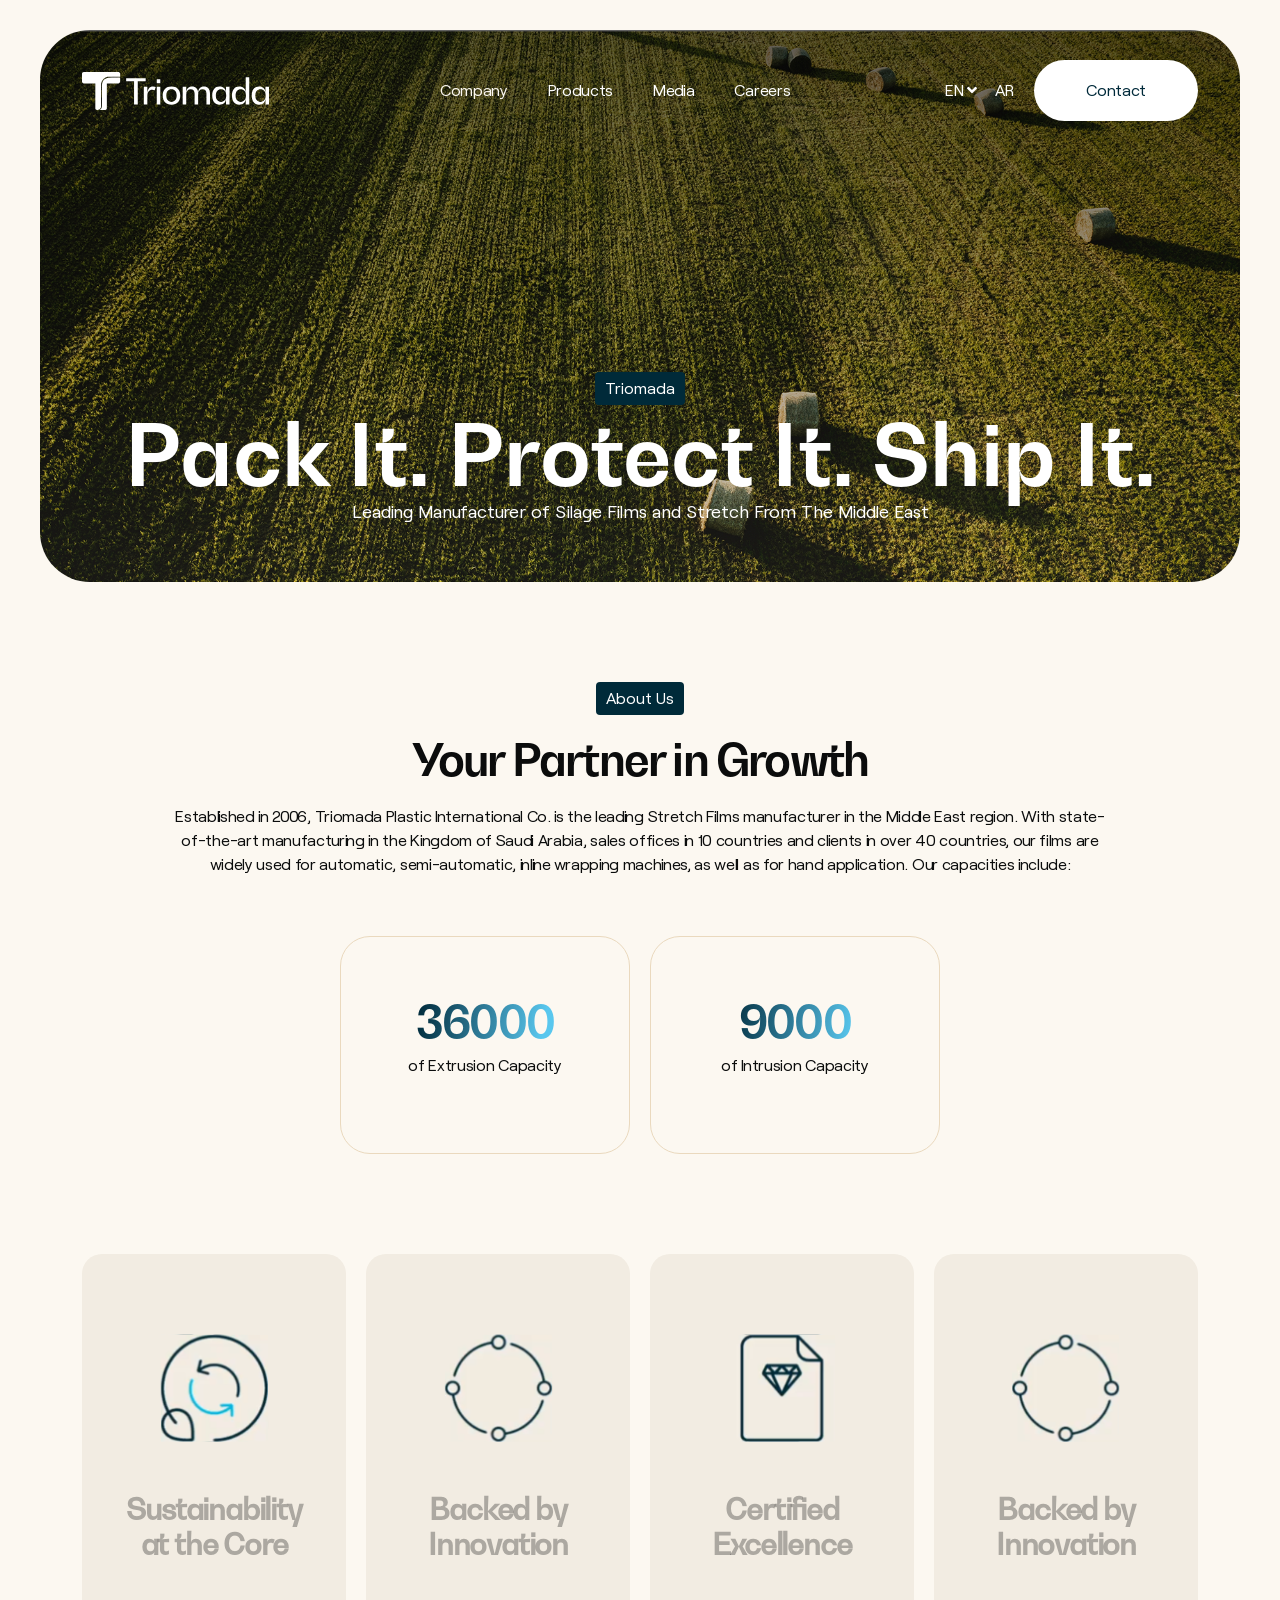
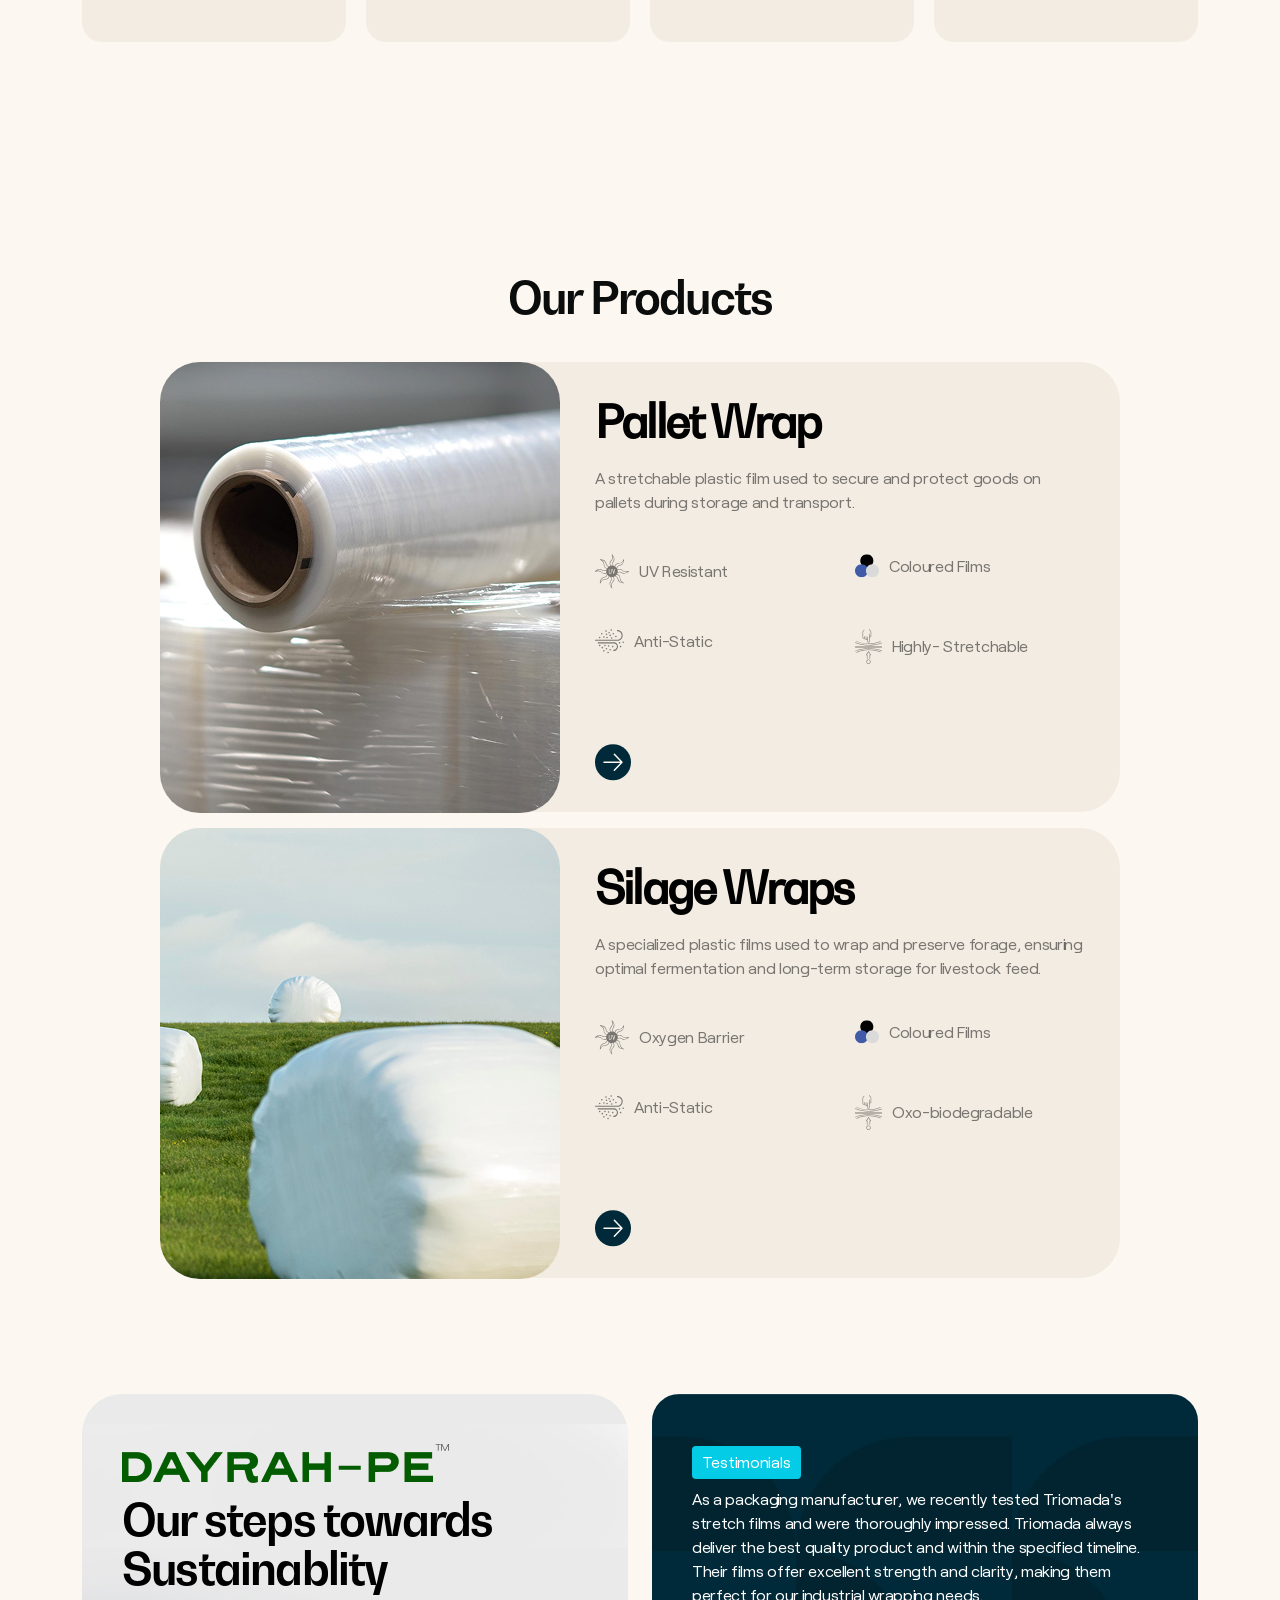
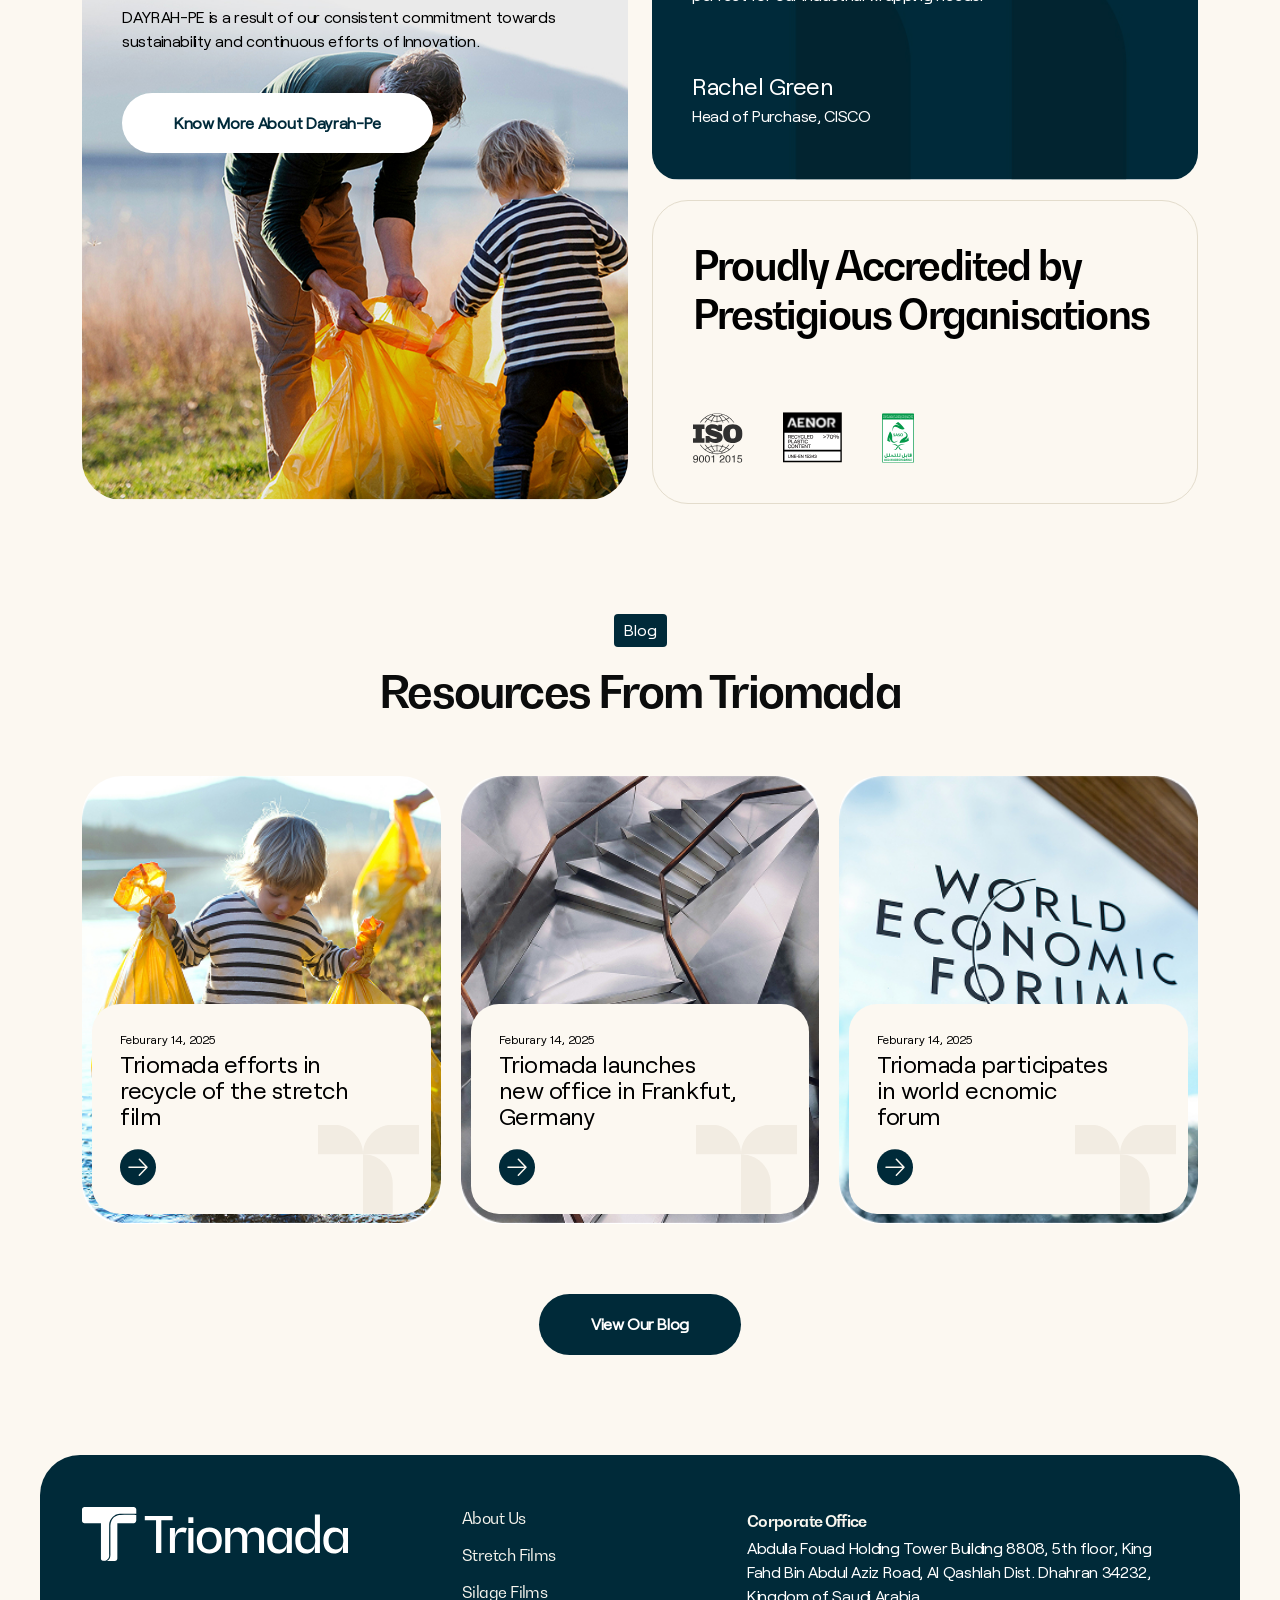
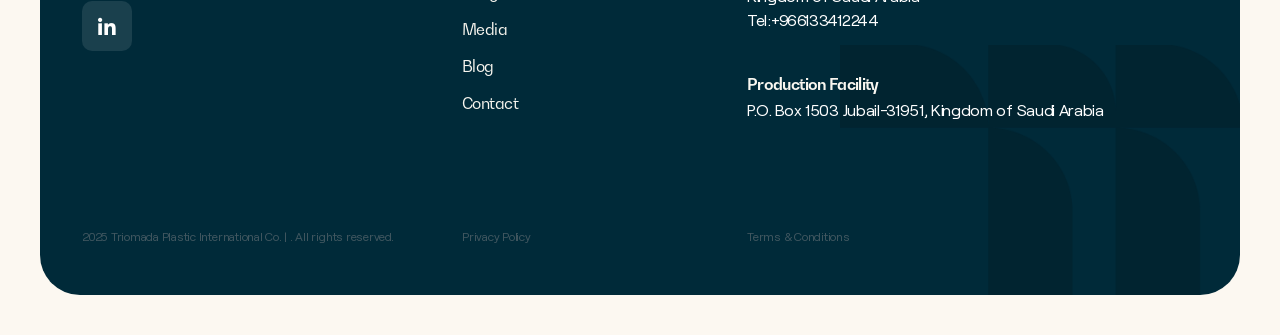
==== index.html @ 746f2b5a "first commit" ====
<!DOCTYPE html>
<html>

<head>
  <title>Triomada</title>
  <meta name="viewport" content="width=device-width, initial-scale=1.0">
  <meta charset="utf-8">
  <link rel="icon" href="images/favicon.svg" type="image/x-icon">
  <link rel="stylesheet" href="./assets/css/bootstrap.min.css">
  <link rel="stylesheet" href="./assets/css/aos.css" type="text/css">
  <link rel="stylesheet" href="./assets/css/fontawesome-all.min.css" type="text/css">

  <link rel="stylesheet" type="text/css" href="./assets/css/custom.css">
  <link rel="stylesheet" type="text/css" href="./assets/css/responsive.css">


</head>

<body>

  <header id="header" class="home-header">
    <div class="container">
      <div class="header-menu">
        <nav class="navbar navbar-expand-lg navbar-dark">
          <a class="navbar-brand" href="#"><img src="./assets/images/logo.svg" alt=""></a>
          <div class="collapse navbar-collapse" id="collapsibleNavbar">
            <ul class="navbar-nav mx-auto">
              <li class="nav-item active"><a href="#">Company</a></li>
              <li class="nav-item"><a href="#">Products</a></li>
              <li class="nav-item"><a href="#">Media</a></li>
              <li class="nav-item"><a href="#">Careers</a></li>

            </ul>
            <div class="language-werrp">
              <ul>
                <li class="nav-item"><a href="#">EN <i class="fas fa-angle-down"></i></a></li>
                <li class="nav-item"><a href="#">AR</a></li>
              </ul>
            </div>

            <div class="contact-btn">
              <a href="#" class="btn">Contact</a>
            </div>
          </div>

          <button class="navbar-toggler" type="button" data-bs-toggle="collapse" data-bs-target="#collapsibleNavbar">
            <div class="menu-icon">
              <span class="navicon"></span>
            </div>
          </button>
        </nav>
      </div>
    </div>
  </header><!----close header-->


  <div class="banner-section">
    <div class="banner-werrp">
      <div class="container">
        <div class="tittle-hd" data-aos="zoom-in" data-aos-duration="3000">
          <h6 class="heading6">Triomada</h6>
          <h2>Pack It. Protect It. Ship It.</h2>
          <p>Leading Manufacturer of Silage Films and Stretch From The Middle East</p>
        </div>
      </div>
    </div>
  </div><!----banner-section-->

  <div class="partner-section">
    <div class="container">
      <div class="section-title" data-aos="fade-up">
        <h6 class="heading6">About Us</h6>
        <h2>Your Partner in Growth</h2>
        <p>Established in 2006, Triomada Plastic International Co. is the leading Stretch Films manufacturer in the
          Middle East region. With state-of-the-art manufacturing in the Kingdom of Saudi Arabia, sales offices in 10
          countries and clients in over 40 countries, our films are widely used for automatic, semi-automatic, inline
          wrapping machines, as well as for hand application. Our capacities include:</p>


      </div>

      <div class="intrusion-card" >
        <div class="card-werrp aos-init aos-animate" data-aos="fade-up" data-aos-delay="200">
          <h2>36000</h2>
          <p>of Extrusion Capacity</p>
        </div>
        <div class="card-werrp aos-init aos-animate" data-aos="fade-up" data-aos-delay="300">
          <h2>9000</h2>
          <p>of Intrusion Capacity</p>
        </div>
      </div>

      <div class="layer-grid">
        <div class="card-box aos-init aos-animate" data-aos="fade-up" data-aos-delay="200">
          <span><img src="./assets/images/card1.svg" alt=""> </span>
          <h4>Sustainability at the Core</h4>
        </div>
        <div class="card-box aos-init aos-animate" data-aos="fade-up" data-aos-delay="400">
          <span><img src="./assets/images/card2.svg" alt=""> </span>
          <h4>Backed by Innovation</h4>
        </div>
        <div class="card-box aos-init aos-animate" data-aos="fade-up" data-aos-delay="600">
          <span><img src="./assets/images/card3.svg" alt=""> </span>
          <h4>Certified Excellence</h4>
        </div>
        <div class="card-box aos-init aos-animate" data-aos="fade-up" data-aos-delay="800">
          <span><img src="./assets/images/card4.svg" alt=""> </span>
          <h4>Backed by Innovation</h4>
        </div>
      </div>

      <div class="more-btn text-center" data-aos="zoom-in">
        <a href="#" class="btn">Know More About Us</a>
      </div>

    </div>
  </div><!----partner-section-->

  <div class="product-section">
    <div class="container">
      <h2 data-aos="fade-up">Our Products</h2>

      <div class="row pallet-sec" data-aos="fade-up" data-aos="fade-up" data-aos-delay="200">
        <div class="col-md-5 lefsec p-0">
          <img src="./assets/images/product1.jpg" alt="">
        </div>
        <div class="col-md-7 p-0">
          <div class="rightsec">
            <h4>Pallet Wrap</h4>
            <p>A stretchable plastic film used to secure and protect goods on pallets during storage and transport.</p>
            <ul>
              <li><a href="#"><img src="./assets/images/vector1.svg" alt=""> UV Resistant</a></li>
              <li><a href="#"><img src="./assets/images/vector2.svg" alt=""> Coloured Films</a></li>
              <li><a href="#"><img src="./assets/images/vector3.svg" alt=""> Anti-Static</a></li>
              <li><a href="#"><img src="./assets/images/vector4.svg" alt=""> Highly- Stretchable</a></li>
            </ul>

            <a href="#" class="arrow"><img src="./assets/images/arrow.svg" alt=""></a>
          </div>
        </div>
      </div>

      <div class="row pallet-sec" data-aos="fade-up" data-aos="fade-up" data-aos-delay="500">
        <div class="col-md-5 lefsec p-0">
          <img src="./assets/images/product2.jpg" alt="">
        </div>
        <div class="col-md-7 p-0">
          <div class="rightsec">
            <h4>Silage Wraps</h4>
            <p>A specialized plastic films used to wrap and preserve forage, ensuring optimal fermentation and long-term
              storage for livestock feed.</p>
            <ul>
              <li><a href="#"><img src="./assets/images/vector1.svg" alt=""> Oxygen Barrier</a></li>
              <li><a href="#"><img src="./assets/images/vector2.svg" alt=""> Coloured Films</a></li>
              <li><a href="#"><img src="./assets/images/vector3.svg" alt=""> Anti-Static</a></li>
              <li><a href="#"><img src="./assets/images/vector4.svg" alt=""> Oxo-biodegradable</a></li>
            </ul>

            <a href="#" class="arrow"><img src="./assets/images/arrow.svg" alt=""></a>
          </div>
        </div>
      </div>
    </div>
  </div><!--product-section-->

  <div class="steps-section">
    <div class="container">
      <div class="row">
        <div class="col-lg-6 aos-init aos-animate" data-aos="fade-up" data-aos-delay="100">
          <div class="sustain-img">
            <span class="round-img">
              <img src="./assets/images/sustain.jpg" alt="">
            </span>
            <div class="effort-cnt">
              <span><img src="./assets/images/dayrah-pe.png" alt=""></span>
              <h4>Our steps towards Sustainablity </h4>
              <p>DAYRAH-PE is a result of our consistent commitment towards
                sustainability and continuous efforts of Innovation.</p>
              <a href="#" class="btn">Know More About Dayrah-Pe</a>
            </div>
          </div>
        </div>

        <div class="col-lg-6 aos-init aos-animate" data-aos="zoom-out" data-aos-delay="200">
          <div class="manufacturer">
            <h6 class="heading6">Testimonials</h6>
            <p>As a packaging manufacturer, we recently tested Triomada's stretch films and were thoroughly impressed.
              Triomada always deliver the best quality product and within the specified timeline. Their films offer
              excellent strength and clarity, making them perfect for our industrial wrapping needs.</p>
            <div class="bottom-cnt">
              <h5>Rachel Green</h5>
              <p>Head of Purchase, CISCO</p>
            </div>
          </div>

          <div class="proudly-card" data-aos="zoom-out" data-aos-delay="300">
            <h4>Proudly Accredited by
              Prestigious Organisations</h4>
            <ul>
              <li><a href="#"><img src="./assets/images/Isolation.svg" alt=""></a></li>
              <li><a href="#"><img src="./assets/images/Eanor.svg" alt=""></a></li>
              <li><a href="#"><img src="./assets/images/Saso.svg" alt=""></a></li>
            </ul>
          </div>
        </div>
      </div>
    </div>
  </div><!---steps-section-->


  <div class="resources">
    <div class="container">
      <div class="hd-resour text-center aos-init aos-animate" data-aos="fade-up">
        <h6 class="heading6">Blog</h6>
        <h4>Resources From Triomada</h4>
      </div>
      <div class="grid-layer3">
        <div class="blog-box" data-aos="fade-up" data-aos-delay="200">
          <div class="blog-img">
            <img src="./assets/images/getty-image.jpg" alt="">
          </div>
          <div class="evangeline">
            <span>Feburary 14, 2025</span>
            <h5>Triomada efforts in
              recycle of the stretch
              film</h5>
            <a href="#" class="arrow"><img src="./assets/images/arrow.svg" alt=""></a>
          </div>
        </div>

        <div class="blog-box" data-aos="fade-up" data-aos-delay="400">
          <div class="blog-img">
            <img src="./assets/images/bruno-figueiredo.jpg" alt="">
          </div>
          <div class="evangeline">
            <span>Feburary 14, 2025</span>
            <h5>Triomada launches
              new office in Frankfut,
              Germany</h5>
            <a href="#" class="arrow"><img src="./assets/images/arrow.svg" alt=""></a>
          </div>
        </div>

        <div class="blog-box" data-aos="fade-up" data-aos-delay="500">
          <div class="blog-img">
            <img src="./assets/images/evangeline.jpg" alt="">
          </div>
          <div class="evangeline">
            <span>Feburary 14, 2025</span>
            <h5>Triomada participates
              in world ecnomic
              forum</h5>
            <a href="#" class="arrow"><img src="./assets/images/arrow.svg" alt=""></a>
          </div>
        </div>

      </div>

      <div class="more-btn text-center" data-aos="zoom-in">
        <a href="#" class="btn">View Our Blog</a>
      </div>

    </div>
  </div>

  <footer class="footer">
    <div class="footer-bg">
      <div class="container">
        <div class="row">
          <div class="col-md-4">
            <div class="ftr-logo">
              <a href="#"><img src="./assets/images/footer-logo.svg" alt=""></a>
            </div>
            <div class="social-icon">
              <a href="#"><i class="fab fa-linkedin-in"></i></a>
            </div>
          </div>
          <div class="col-md-3">
            <div class="ftr-menu">
              <ul>
                <li><a href="#">About Us</a></li>
                <li><a href="#">Stretch Films</a></li>
                <li><a href="#">Silage Films</a></li>
                <li><a href="#">Media</a></li>
                <li><a href="#">Blog</a></li>
                <li><a href="#">Contact</a></li>
              </ul>
            </div>
          </div>

          <div class="col-md-5">
            <div class="contact-adress">
              <h5>Corporate Office</h5>
              <p>Abdulla Fouad Holding Tower Building 8808, 5th floor, King
                Fahd Bin Abdul Aziz Road, Al Qashlah Dist. Dhahran 34232, Kingdom of Saudi Arabia</p>
              <p>Tel:<a href="tel:+966133412244">+966133412244</a></p>

              <div class="facility">
                <h5>Production Facility</h5>
                <p>P.O. Box 1503 Jubail-31951, Kingdom of Saudi Arabia</p>
              </div>

            </div>
          </div>


        </div>

        <div class="copyright">
          <div class="row">
            <div class="col-md-4">
              <p>2025 Triomada Plastic International Co. | . All rights reserved.</p>
            </div>
            <div class="col-md-3">
              <p>Privacy Policy</p>
            </div>
            <div class="col-md-5">
              <p>Terms & Conditions</p>
            </div>
          </div>
        </div>


      </div>
    </div>
  </footer>



  <script src="./assets/js/jquery-3.6.3.js"></script>
  <script src="./assets/js/bootstrap.bundle.min.js"></script>
  <script src="./assets/js/aos.js"></script>
  <script src="./assets/js/custom.js"></script>

</body>

</html>
---- assets/css/custom.css ----
/*
Poject Title : Triomada
Responsive   : Yes ( Bootstrap5) 
Author       : Golu Prajapati
Status       : Find a small win each day.
Date         : 22/02/2025.
*/


@font-face {font-family:FontAwesome;src:url(../fonts/FontAwesome.otf);}
@font-face {font-family:BwGradualDEMO-Regular;src:url(../fonts/BwGradualDEMO-Regular.otf);}
@font-face {font-family:BwGradualDEMO-Light; src:url(../fonts/BwGradualDEMO-Light.otf);}
@font-face {font-family:BwGradualDEMO-Bold; src:url(../fonts/BwGradualDEMO-Bold.otf);}
@font-face {font-family:BwGradualDEMO-Medium; src:url(../fonts/BwGradualDEMO-Medium.otf);}

@font-face{font-family:Roobert-Regular; src: url(../fonts/Roobert-Regular.ttf); }
@font-face{font-family:Roobert-SemiBold; src: url(../fonts/Roobert-SemiBold.otf); }
@font-face{font-family:Roobert-Medium; src: url(../fonts/Roobert-Medium.otf); }

body{font-family: "Roobert-Regular", serif;color:#353332;line-height:1.7;font-size: 14px; letter-spacing: normal;}

h2{font-family:'BwGradualDEMO-Bold';}
h4{font-family:'BwGradualDEMO-Bold';}

h1, h2, h3, h4, h5, h6, p, ul, ol, li {position: relative;}
img {max-width: 100%;}
ul{list-style: none; padding: 0px; margin: 0px;}
a{text-decoration: none;}
/*---header----*/
#header{position: absolute; top: 60px; left: 0px; right: 0px; width: 100%;z-index: 99;}
.navbar-expand-lg .navbar-collapse{justify-content: end;}
.header-menu .navbar-dark{background:transparent; border-radius: 0px; padding:0px;} 
.header-menu .navbar-nav li a {color: #FFF;text-align: center;font-size: 16px;font-style: normal;font-weight: 500;
  line-height: 20px;letter-spacing: -0.32px; margin: 0px 20px;}
.header-menu .navbar-nav li.active a{color: #FCF8F1;}
.header-menu .navbar-nav li a:hover{color: #FCF8F1;}
   
.language-werrp ul{display: flex; align-items: center; gap: 0px 18px; margin-right: 20px;}
.language-werrp li a{color: #FFF;text-align: center;font-size: 16px;font-style: normal;font-weight: 500;
  line-height: 20px;letter-spacing: -0.32px;}

.contact-btn a.btn{display: inline-flex;justify-content: center;align-items: center;gap: 10px;padding: 20px 52px;border-radius: 160px;
  background: #FFF; color: #002A3A;font-size: 16px;font-weight: 500;line-height: 20.8px;letter-spacing: -0.32px; border: 0px;
  transition: background 0.3s ease-in-out, color 0.3s ease-in-out, transform 0.3s ease-in-out, box-shadow 0.3s ease-in-out;}

.contact-btn a.btn:hover {background: #002A3A;color: #FFF;transform: translateY(-3px);box-shadow: 0px 10px 20px rgba(0, 42, 58, 0.2);}
.contact-btn a.btn:active {transform: translateY(1px);box-shadow: 0px 5px 10px rgba(0, 42, 58, 0.15);}



.navbar-toggler {position: relative;padding: 5px;border: none;background: transparent;}

.menu-icon {width: 25px;height: 20px;display: flex;flex-direction: column;justify-content: space-between;cursor: pointer;}
.navicon {background: #fff;display: block;height: 3px;width: 25px;position: relative;transition: all 0.3s ease-in-out;}
.navicon:before,
.navicon:after {content: '';background: #fff;width: 100%;height: 3px;position: absolute;left: 0;transition: all 0.3s ease-in-out;}
.navicon:before {top: -8px;}
.navicon:after {top: 8px;}
/* Toggle Animation */
.navbar-toggler[aria-expanded="true"] .navicon {background: transparent;}
.navbar-toggler[aria-expanded="true"] .navicon:before {transform: rotate(45deg);top: 0;}
.navbar-toggler[aria-expanded="true"] .navicon:after {transform: rotate(-45deg);top: 0;}

.navbar-toggler:focus{box-shadow: none;}



.inner-header .header-menu .navbar-nav li a {color: #0B0B0B;}
.inner-header .contact-btn a.btn{background: #002A39; color: #fff;}
.inner-header .language-werrp li a{color: #0B0B0B;}

/*---header close---*/


/*---banner section----*/
.banner-section{padding: 30px 40px 0px 40px; background: #FCF8F1;}
.banner-werrp{background-image: url(../images/Home-banner.jpg); background-position: center; background-size: cover; position: relative; padding: 40% 0px 0px 0px; border-radius: 50px;}
.tittle-hd{text-align: center; position: absolute; bottom: 40px;width: 100%; z-index: 22; left: 0px; right: 0px;}
.heading6 {padding: 2px 10px;border-radius: 4px;transition: background 0.3s ease-in-out, transform 0.3s ease-in-out, box-shadow 0.3s ease-in-out;
  background: #002A39;color: #FFF;font-size: 16px;font-weight: 500;line-height: 28.8px;display: inline-block;}

  .heading6:hover {background: #004d66;transform: translateY(-3px);box-shadow: 0px 10px 20px rgba(0, 42, 57, 0.3);}
  .heading6:active {transform: translateY(1px);box-shadow: 0px 5px 10px rgba(0, 42, 57, 0.2);}

  .tittle-hd h2{color: #FFF;font-size: 85px;font-weight: 700;line-height: 28.8px; display: flex;
    height: 84px;flex-direction: column;justify-content: center;flex-shrink: 0; margin: 0 auto;}
  .tittle-hd p{color: #FFF;font-size: 18px;font-weight: 300;line-height: 28.8px;}
/*---banner close----*/

/*-Partner section----*/
.partner-section{position: relative; padding: 100px 0px; overflow: hidden;background: #FCF8F1;}
.section-title{max-width: 946px; margin: 0px auto; text-align: center;}
.section-title .heading6{margin: 0px;}
.section-title h2{color: #0B0C0C;font-size: 45px;font-weight: 700;line-height: 48.8px;letter-spacing: -1.8px; margin: 20px 0px;}
.section-title p{color:#0B0C0C;text-align: center;font-size: 16px;font-weight: 300;line-height: 24px;letter-spacing: -0.32px;}

.intrusion-card{display: grid; grid-template-columns: repeat(2 ,1fr); gap: 0px 20px; max-width: 600px; margin: 60px auto 0px;}
.card-werrp{border-radius: 30px;border: 1px solid #EAD9BE; padding: 60px; text-align: center;transition: transform 0.3s ease-in-out, border-color 0.3s ease-in-out, box-shadow 0.3s ease-in-out;}
.card-werrp h2{font-size: 45px;font-weight: 700;line-height: 48.8px;
  letter-spacing: -1.8px; background: linear-gradient(101deg, #002A3A 10.2%, #2F7C99 48.89%, #59C7EE 83.89%);
  background-clip: text;-webkit-background-clip: text;-webkit-text-fill-color: transparent;}
.card-werrp p{color:#0B0C0C;text-align: center;font-size: 16px;font-weight: 300;line-height: 24px;letter-spacing: -0.32px; transition: color 0.3s ease-in-out;}

.card-werrp:hover {transform: translateY(-5px);border-color: #c9a87d;box-shadow: 0px 10px 25px rgba(0, 0, 0, 0.15);}
.card-werrp:hover h2 {transform: scale(1.1);}
.card-werrp:hover p {color: #002A3A;}


.layer-grid{display: grid; grid-template-columns: repeat(4 ,1fr); gap: 0px 20px;    padding: 100px 0px 70px 0px;}
.card-box{border-radius: 20px;background: #F2ECE2; position: relative; overflow: hidden; padding: 80px 40px; text-align: center;transition: background 0.3s ease-in-out, transform 0.3s ease-in-out, box-shadow 0.3s ease-in-out;}
.card-box span img{margin-bottom: 50px;transition: transform 0.3s ease-in-out;}
.card-box h4{color: rgba(11, 11, 11, 0.30);font-size: 30px;font-family:'BwGradualDEMO-Medium';transition: color 0.3s ease-in-out; font-weight: 700;line-height: 35px;letter-spacing: -1.2px; margin: 0px;}

.card-box:hover {background: #fff;transform: translateY(-5px);box-shadow: 0px 10px 25px rgba(0, 0, 0, 0.15);}
.card-box:hover span img {transform: scale(1.1);}
.card-box:hover h4 {color: rgba(11, 11, 11, 0.7);}


.more-btn a.btn {color: #FFF;font-size: 16px;font-weight: 600;line-height: 20.8px;letter-spacing: -0.32px;
  border-radius: 160px;background: #002A39;padding: 20px 52px;display: inline-block;border: 0px; 
   transition: background 0.3s ease-in-out, transform 0.3s ease-in-out, box-shadow 0.3s ease-in-out;}

.more-btn a.btn:hover {background: #004d66;transform: translateY(-3px);box-shadow: 0px 10px 20px rgba(0, 42, 57, 0.3);}
.more-btn a.btn:active {transform: translateY(1px);box-shadow: 0px 5px 10px rgba(0, 42, 57, 0.2);}

/*-Partner section  ----*/
.product-section{position: relative; overflow: hidden; padding: 0px 0px 100px;background: #FCF8F1;}
.product-section h2{color: #0B0C0C;font-size: 45px;font-weight: 700;line-height: 48.8px;letter-spacing: -1.8px; text-align: center; margin-bottom: 40px;}


.pallet-sec{border-radius: 40px;background: #F2ECE2; max-width: 960px; margin: 0 auto 16px;height: 450px;
  flex-shrink: 0;}
.lefsec img{border-radius: 40px;}
.rightsec{padding: 35px; position: relative;}
.rightsec h4{color: #000;font-family:'BwGradualDEMO-Medium';font-size: 45px;font-weight: 700;line-height: 48.8px;letter-spacing: -1.8px; margin-bottom: 20px;}
.rightsec p{color: rgba(0, 0, 0, 0.50);font-size: 16px;font-weight: 300;line-height: 24px;letter-spacing: -0.32px; margin-bottom: 40px;}

.rightsec ul{display: grid; grid-template-columns: repeat(2 ,1fr); gap: 0px 30px;}
.rightsec li a{color: rgba(0, 0, 0, 0.50);font-size: 16px;font-weight: 300;line-height: 24px;letter-spacing: -0.32px;display: flex; align-items: center; gap: 10px;}
.rightsec li {margin-bottom: 40px;}

.rightsec .arrow{display: block; margin-top: 40px;}
/*---product-section----*/

/*---.steps-section------*/
.steps-section{position: relative; overflow: hidden; padding: 0px 0px 100px;background: #FCF8F1;}
.sustain-img{position: relative;}
.sustain-img .round-img img{border-radius: 40px;}
.effort-cnt {position: absolute;top: 50px;left: 40px;z-index: 22;}
.effort-cnt h4{color: #000;font-size: 45px;font-weight: 700;line-height: 48.8px;letter-spacing: -1.8px; margin: 12px 0px;}
.effort-cnt p{color: #000;font-size: 16px;font-weight: 300;line-height: 24px;letter-spacing: -0.32px; margin-bottom: 40px;}
.effort-cnt a.btn {color: #002A3A;font-size: 16px;font-style: normal;font-weight: 600;line-height: 20.8px;letter-spacing: -0.32px;
  border-radius: 160px;background: #FFF;display: inline-block;padding: 20px 52px; border: 0px; transition: background 0.3s ease-in-out, color 0.3s ease-in-out, transform 0.3s ease-in-out, box-shadow 0.3s ease-in-out;}

  .effort-cnt a.btn:hover {background: #004d66;transform: translateY(-3px);box-shadow: 0px 10px 20px rgba(0, 42, 57, 0.3); color: #fff;}
  .effort-cnt a.btn:active {transform: translateY(1px);box-shadow: 0px 5px 10px rgba(0, 42, 57, 0.2);}

.manufacturer{background-image: url('../images/sustain-2.jpg');background-position: center; background-size: cover;border-radius: 27px; padding: 52px 40px;}
.manufacturer .heading6{background:#04CBE6;}
.manufacturer p{color:#fff;font-size: 16px;font-weight: 300;line-height: 24px;letter-spacing: -0.32px;}

.bottom-cnt{position: relative; padding-top: 100px;}
.bottom-cnt h5{color:#fff;font-size: 24px;font-weight: 300;line-height: 26px;letter-spacing: -0.48px; margin-bottom: 5px;}
.bottom-cnt p{margin: 0px;}

.proudly-card{border-radius: 36px;border: 1px solid #E3DCCC; padding: 40px 40px; position: relative; margin-top: 20px;}
.proudly-card h4{color: #000;font-size: 40px;font-weight: 700;line-height: 48.8px;letter-spacing: -1.8px; margin-bottom: 152px;}
.proudly-card ul{display: flex; align-items: center; gap: 40px;}
  /*---.steps-section------*/

  /*---Resources-------*/
 .resources{position: relative; overflow: hidden; padding: 10px 0px 100px;background: #FCF8F1;}
 .resources .heading6{margin-bottom: 20px;}
  .resources h4{color: #0B0C0C;font-size: 45px;font-weight: 700;line-height: 48.8px;letter-spacing: -1.8px; margin-bottom: 40px;}
 .grid-layer3{display: grid; grid-template-columns: repeat(3 ,1fr); gap: 0px 20px; padding-bottom: 70px;}
.blog-box{position: relative; overflow: hidden;transition: transform 0.3s ease-in-out;}
.blog-img img{border-radius: 40px; width: 100%; transition: transform 0.3s ease-in-out;}
.evangeline{position: absolute; bottom: 10px; left: 0px; right: 0px;border-radius: 28px; margin: 0px 10px;background: #FCF8F1; padding: 28px;transition: background 0.3s ease-in-out, box-shadow 0.3s ease-in-out;}
.evangeline span{color: #000;font-size: 12px;font-weight: 300;line-height: normal; margin-bottom: 5px; display: block;}
.evangeline h5{color: #000;font-size: 24px;font-weight: 300;line-height: 26px;letter-spacing: -0.48px; margin-bottom: 20px; max-width: 240px;}
.evangeline .arrow {display: inline-block;transition: transform 0.3s ease-in-out;}
.evangeline::after{content: ''; position: absolute; bottom: 0px; right: 12px; background-image: url('../images/stretch-vector.svg'); background-position: center; background-size: cover;     width: 101px;height: 89px;}

.blog-box:hover {transform: translateY(-5px);}
.blog-box:hover .blog-img img {transform: scale(1.05);}
.blog-box:hover .evangeline .arrow {transform: translateX(5px);}
.blog-box:hover .evangeline {background: #f0e7d8;box-shadow: 0px 10px 20px rgba(0, 0, 0, 0.1);}
/*---Resources-------*/


/*----footer----*/
.footer{ position: relative;background: #FCF8F1;padding: 0px 40px 40px 40px;}
.footer-bg{border-radius: 40px; background: #002A39; position: relative; padding: 52px 0px;}
.footer-bg::after{content: ''; position: absolute; bottom: 0px; right: 0px; background-image: url('../images/footer-bg2.png'); background-position: center; background-size: cover;
  width: 400px;height: 250px;}

.ftr-logo{margin-bottom: 40px;}
.social-icon a{color: #fff; font-size: 20px; width: 50px; height: 50px; line-height: 50px; display: inline-block; text-align: center;border-radius: 10px;background: rgba(255, 255, 255, 0.10);}
.ftr-menu li a{color:#F9F7F0;font-family: 'BwGradualDEMO-Regular';font-size: 16px;font-weight: 400;line-height: 20px;letter-spacing: -0.56px; display: inline-block; margin-bottom: 16px;}
.contact-adress {max-width: 427px;position: relative;z-index: 99;}
.contact-adress h5{color:#F9F7F0;    font-family: 'BwGradualDEMO-Bold';font-size: 16px;font-weight: 700;line-height: 28.8px;letter-spacing: -0.64px; margin-bottom: 0px;}
.contact-adress p{color: #FFF;font-size: 16px;font-weight: 300;line-height: 24px;letter-spacing: -0.32px; margin: 0px;}
.contact-adress p a{color: #FFF; text-decoration: none;}
.facility{margin-top: 38px;}

.copyright{position: relative; padding-top: 100px;}
.copyright p{color: #405760;font-size: 12px;font-weight: 300;line-height: normal;letter-spacing: -0.24px; margin: 0px; position: relative; z-index: 22;}




/*-----Contact page------*/

.contact-section{position: relative; padding: 100px 0px; background: #FCF8F1;}
.contact-section .Production{position: relative; padding: 80px 80px; border-radius: 50px; background: #002A39; margin-top: 60px;}
.get-werrp h2{color: #FFF;font-size: 45px;font-weight: 700;line-height: 48.8px;letter-spacing: -1.8px;}
.get-werrp .heading6{background: #fff; color: #002A39;}

.email-get{position: relative; margin-top: 90px;}
.email-get h6{color: #FFF;font-size: 16px;font-weight: 500;line-height: normal;letter-spacing: -0.64px; margin-bottom: 2px;}
.email-get p{color: #fff;font-size: 16px;font-weight: 300;line-height: 24px;letter-spacing: -0.32px;}
.email-get a{text-decoration: none; color: #fff;font-size: 16px;font-weight: 300;line-height: 24px;letter-spacing: -0.32px; display: block;} 

.address-info{position: relative; max-width: 390px; margin-left: auto; z-index: 99;}
.address-info h6{color: #FFF;font-size: 16px;line-height: normal;}
.address-info p{color: #FFF;font-size: 16px;font-weight: 300;line-height: 24px;letter-spacing: -0.32px;}
.address-info p a{text-decoration: none; color: #fff;} 
.address-2{margin: 40px 0px;}
.address-info::after {content: '';position: absolute;bottom: -90px;right: 0px;background-image: url(../images/footer-bg2.png);background-position: center;background-size: cover;width: 500px;height:350px;z-index: -1;}


.form-section{position: relative; padding: 0px 0px 100px; background: #FCF8F1;}
.infom-form {border-radius: 50px;background: #F2ECE2; padding: 90px; position: relative;}
.get-hd h2{color: #000;font-size: 45px;font-style: normal;font-weight: 700;line-height: 48.8px;letter-spacing: -1.8px; max-width: 390px;}
.contact-form label{color: #000;font-size: 16px;font-weight: 500;line-height: 26px;letter-spacing: -0.32px; margin-bottom: 6px;}
.contact-form .form-control{border-radius: 190px; height: 60px;border: 1px solid #C1C1C1; color: #0B0B0B;font-size: 16px;font-weight: 300;line-height: 24px;letter-spacing: -0.32px; margin-bottom: 24px;
 background: transparent;}
 .contact-form  textarea.form-control{min-height: 90px;}
 textarea {resize: none;}
 .submit-btn button.btn{margin-top: 30px; padding: 20px 52px;border-radius: 160px;background: #002A39; color: #fff;font-size: 16px;font-weight: 500;line-height: 20.8px;letter-spacing: -0.32px; border: 0px;transition: background 0.3s ease-in-out, color 0.3s ease-in-out, transform 0.3s ease-in-out, box-shadow 0.3s ease-in-out;}
 .submit-btn button.btn:hover {background: #002A3A;color: #FFF;transform: translateY(-3px);box-shadow: 0px 10px 20px rgba(0, 42, 58, 0.2);}
   
 
 /*---Media page----*/

 .media-page{position: relative; padding: 100px 0px; background: #FCF8F1;}
 .media-hd{text-align: center; padding: 90px 0px 20px 0px;}
 .media-hd .heading6{background: #002A39; color: #fff;}
 .media-hd h2{color: #0B0C0C;font-size: 45px;font-weight: 700;line-height: 48.8px;letter-spacing: -1.8px;}

 ul#pills-tab {justify-content: center;gap: 0px 15px; margin-bottom: 30px;}
 .scroll-tabs .nav-pills .nav-link{font-family:'Roobert-SemiBold'; border-radius: 160px;background: #FFF;padding: 20px 52px;color: #002A3A;font-size: 16px;font-weight: 600;line-height: 20.8px;letter-spacing: -0.32px;}
 .scroll-tabs  .nav-pills .nav-link.active, .nav-pills .show>.nav-link{background: #002A39; color: #fff;}

 .blog-box{margin-top: 20px;}


 /*-----Blog Detail page-------*/

.media-hd p{color: #000;font-size: 12px;font-weight: 300;line-height: normal; margin-bottom: 24px; }
.detail-img img{width: 100%; padding-bottom: 100px;}
.blog-content {position: relative;max-width: 1100px;margin: 0 auto;}
.blog-content h4{color: #000;font-size: 24px;font-weight: 700;letter-spacing: -0.96px; margin-bottom: 6px;}
.blog-content p{color: #000;font-size: 16px;font-weight: 300;line-height: 24px;letter-spacing: -0.32px;}
.blog-content h5{color: #000;font-size: 24px;font-weight: 300;line-height: 30px;letter-spacing: -0.48px;margin-bottom: 0px; padding-top: 30px;}

/*----Privacy Policy------*/
.privacy-hd{ padding: 90px 0px;}
.privacy-hd h2{color: #0B0C0C;font-size: 45px;font-weight: 700;line-height: 48.8px;letter-spacing: -1.8px;}
.processed-list h5{margin-bottom: 0px;}
.processed-list ul {list-style: disc; padding-left: 26px;}
.processed-list li{color: #000;font-size: 16px;font-weight: 300;line-height: 24px;letter-spacing: -0.32px;}



/*------Careers page------*/
.career-hd{text-align: center;padding: 90px 0px; position: relative; max-width: 1030px; margin: 0 auto;}
.career-hd h2{color: #0B0C0C;font-size: 45px;font-weight: 700;line-height: 48.8px;letter-spacing: -1.8px;}
.career-hd p{color: #000;font-size: 16px;font-weight: 300;line-height: 24px;letter-spacing: -0.32px;}

.item-slider img{border-radius: 30px;}
.career-slider .owl-prev:before {content: '';background-image: url(../images/career/preview-left.svg);background-repeat: no-repeat;position: absolute;
  bottom: -10%;left:-5%; right: 0px; text-align: center;  width: 35px;  margin: 0 auto;height: 35px;background-size: 35px;}
.career-slider .owl-next:before {content: '';background-image: url(../images/career/preview-right.svg);background-repeat: no-repeat;position: absolute;
  bottom: -10%;right:-5%; text-align: center; left:0px; margin: 0 auto;   width: 35px;height: 35px;background-size: 35px;}
.career-slider .owl-theme .owl-controls .owl-nav div {height: 0px !important;}

.intensive{max-width: 780px; padding: 120px 0px 100px; margin-left: 100px;}
.intensive h2{color: #0B0C0C;font-size: 45px;font-weight: 700;line-height: 48.8px;letter-spacing: -1.8px;}
.academic{margin: 60px 0px;}
.academic p{ color: #000;font-size: 16px;font-weight: 300;line-height: 24px;letter-spacing: -0.32px;}

.Open-section{position: relative; padding: 0px 0px 100px;}
.Open-section h2{color: #0B0C0C;font-size: 45px;font-weight: 700;line-height: 48.8px;letter-spacing: -1.8px;}
.latest-list {padding: 20px 0px;position: relative;}
.latest-list ul {display: flex;align-items: center;justify-content: space-between;}
.latest-list li{color: #000;font-size: 16px;font-style: normal;font-weight: 500;line-height: 28.8px;}
.latest-list li a{text-decoration: none; color: #000;}
.latest-list li a img{margin-left: 6px;}
.latest-list li:first-child{width: 40%;}
.latest-list::after {content: '';position: absolute;bottom: 0px;left: 0%;width: 100%;height: 1px;background: #EAD9BE;text-align: center;}


.supportive{border-radius: 50px;background: #F2ECE2; padding: 60px 50px; position: relative;}
.supportive .row{align-items: center;}
.purchase-cnt h2{color: #0B0C0C;font-size: 45px;font-weight: 700;line-height: 48.8px;letter-spacing: -1.8px; margin-bottom: 30px;}
.purchase-cnt h5{color: #000;font-size: 24px;font-weight: 300;line-height: 30px;letter-spacing: -0.48px; margin-bottom: 0px;}
.purchase-cnt p{color: #000;font-size: 16px;font-weight: 300;line-height: 24px;letter-spacing: -0.32px;}

.getty-images img{border-radius: 30px; width: 100%;}
---- assets/css/responsive.css ----
@media (max-width:1390.8px) {
    .banner-werrp{padding: 46% 0px 0px 0px;}
    .bottom-cnt {padding-top: 50px;}
    .proudly-card h4{margin-bottom: 74px;}
    



}


@media (max-width:1200.8px) {
    .pallet-sec{height: 438px;}
    .tittle-hd h2{font-size: 60px;}
    #header{padding: 0px 10px;}
    .card-box{padding: 60px 20px;}

}


@media (max-width:1024.8px) {
   




}


@media (max-width:991.8px) {
    #header{z-index:999;}
    .navbar-toggler{top: 10px;}
    .navbar-collapse {position: absolute;top: 100%;width: 100%;background: #002A3A;left: 0px; z-index: 9999; transition: .5s; padding: 20px 30px;}
    .header-menu .navbar-nav li a {color: #fff;font-size: 28px; margin: 0px 0px 30px 0px; line-height: normal; display: inline-block;}
    .header-menu .navbar-nav li a:hover{color:#fff;}
    .language-werrp ul{margin-right: auto;  margin-bottom: 20px;}


    .banner-section{padding: 20px 20px 0px 20px;}
    .banner-werrp{padding: 56% 0px 0px 0px;}
    .tittle-hd h2{font-size: 55px; height: auto; line-height: normal;}

    .partner-section{padding: 60px 0px;}
    .layer-grid{grid-template-columns: repeat(2, 1fr);padding: 60px 0px 40px 0px;}
    .card-box{margin-bottom: 20px;}

    .product-section{padding: 0px 0px 60px;}
    .pallet-sec{height: auto;}
    .rightsec li {margin-bottom: 20px;}
    .rightsec li a{font-size: 15px;}
    .rightsec h4{font-size: 40px; margin-bottom: 10px;}
    .rightsec .arrow{margin-top: 0px;}
    .rightsec{padding:20px;}
    .rightsec p{margin-bottom: 20px;}
    .lefsec img{width: 100%; height: 100%;}

    .steps-section{padding: 0px 0px 60px;}
    .effort-cnt{left: 0px; padding: 0px 40px;}
    .sustain-img .round-img img{width: 100%; margin-bottom: 20px;}

    .resources{padding: 5px 0px 60px;}
    .grid-layer3{grid-template-columns: repeat(2, 1fr); padding-bottom: 40px;}
    .blog-box{margin-bottom: 20px;}

    .footer{padding: 0px 20px 20px 20px;}








}




@media (max-width:767.8px) {
    .proudly-card h4{font-size: 38px;}
    .grid-layer3 {
        grid-template-columns: repeat(1, 1fr);}
        .evangeline{bottom: 28px;}
        .social-icon{margin-bottom: 25px;}




}

@media (max-width:576.8px) {
    .tittle-hd{padding: 0px 20px; bottom: 5px;}
    .banner-werrp{height: 450px; border-radius: 0px;}
     #header{top: 50px; padding:0px 20px;}
     .tittle-hd h2 {font-size: 48px;}
     .rightsec{padding: 30px 30px;}
     .effort-cnt{padding: 0px 30px;}
     .manufacturer{padding: 52px 30px;}
     .proudly-card{padding: 40px 30px;}
     .copyright p{font-size: 14px;}
     .footer-bg{padding: 50px 20px 20px 20px; border-radius: 0px;}
     .footer {padding: 0px;}
     .ftr-menu {
        margin-bottom: 12px;
    }
     .copyright{padding-top: 50px;}
     .copyright p{margin-bottom: 5px;}

     .card-box{padding: 50px 20px;}
     .card-box h4{line-height: 28px;}
     .facility {margin-top: 30px;}
     


}



@media (max-width:480.8px) {
    .footer-bg::after{width: 340px; height: 210px;}
    .effort-cnt h4{font-size: 40px;}
    .layer-grid {grid-template-columns: repeat(1, 1fr);}
    .intrusion-card{grid-template-columns: repeat(1, 1fr); margin: 30px auto 0px;}
    .card-werrp{margin-top: 20px;}
    .tittle-hd h2 {font-size: 42px;}
    .section-title h2{font-size: 42px; line-height: 40px;}
    .product-section h2{font-size: 40px; margin-bottom: 30px;}
    .rightsec li a {font-size: 14px;}
    .proudly-card h4 {font-size: 30px; line-height: 30px;}
    .resources h4{font-size: 40px; margin-bottom: 30px;}
    .evangeline{padding: 20px;}

}

@media (max-width:425.8px) {




}

@media (max-width:376.8px) {
  
    .tittle-hd h2 {font-size: 38px;}
    .tittle-hd p{font-size: 16px; line-height:22px;}
    .section-title h2 {font-size: 38px;}
    .card-box h4 {font-size: 28px;line-height: 32px;}
    .rightsec ul {grid-template-columns: repeat(1, 1fr);}
    .rightsec li {margin-bottom: 30px;}
    .rightsec li a{font-size: 16px;}
    .rightsec p {margin-bottom: 30px;}
    .rightsec .arrow {margin-top: 10px;}
    .effort-cnt h4 { line-height: 32px;font-size: 30px;}
    .effort-cnt a.btn{padding: 20px 30px;}
    .effort-cnt p{margin-bottom: 20px;}
    .effort-cnt{top: 35px;}
    .proudly-card h4 {font-size: 26px;line-height: 33px;}
    .resources h4 {font-size: 35px; line-height: 35px;}
    .footer-bg::after { width: 300px;height: 170px;}



}


@media (max-width:340.8px) {
    .effort-cnt a.btn{font-size: 14px;}
    .tittle-hd h2 {font-size: 30px;}
    .proudly-card h4{font-size: 26px; letter-spacing: -0.5px;}
    .evangeline h5{font-size: 22px;}
}
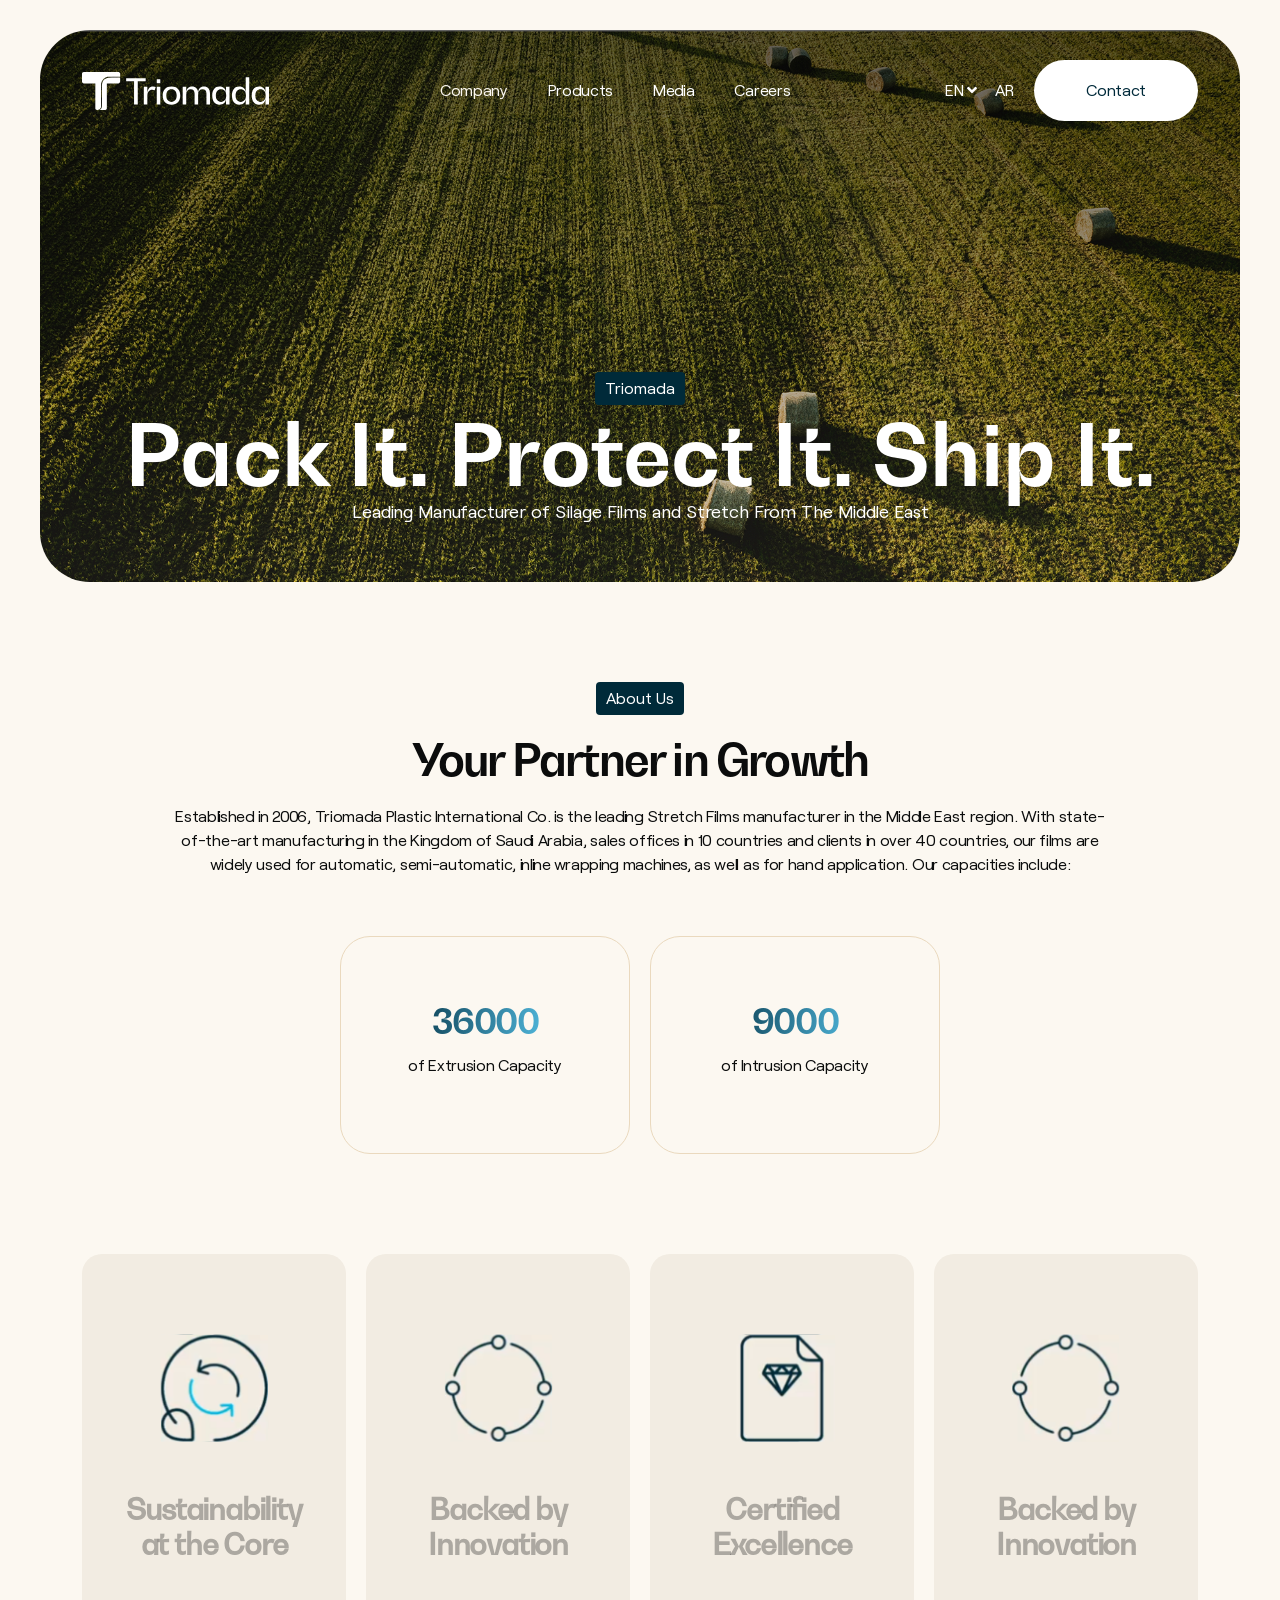
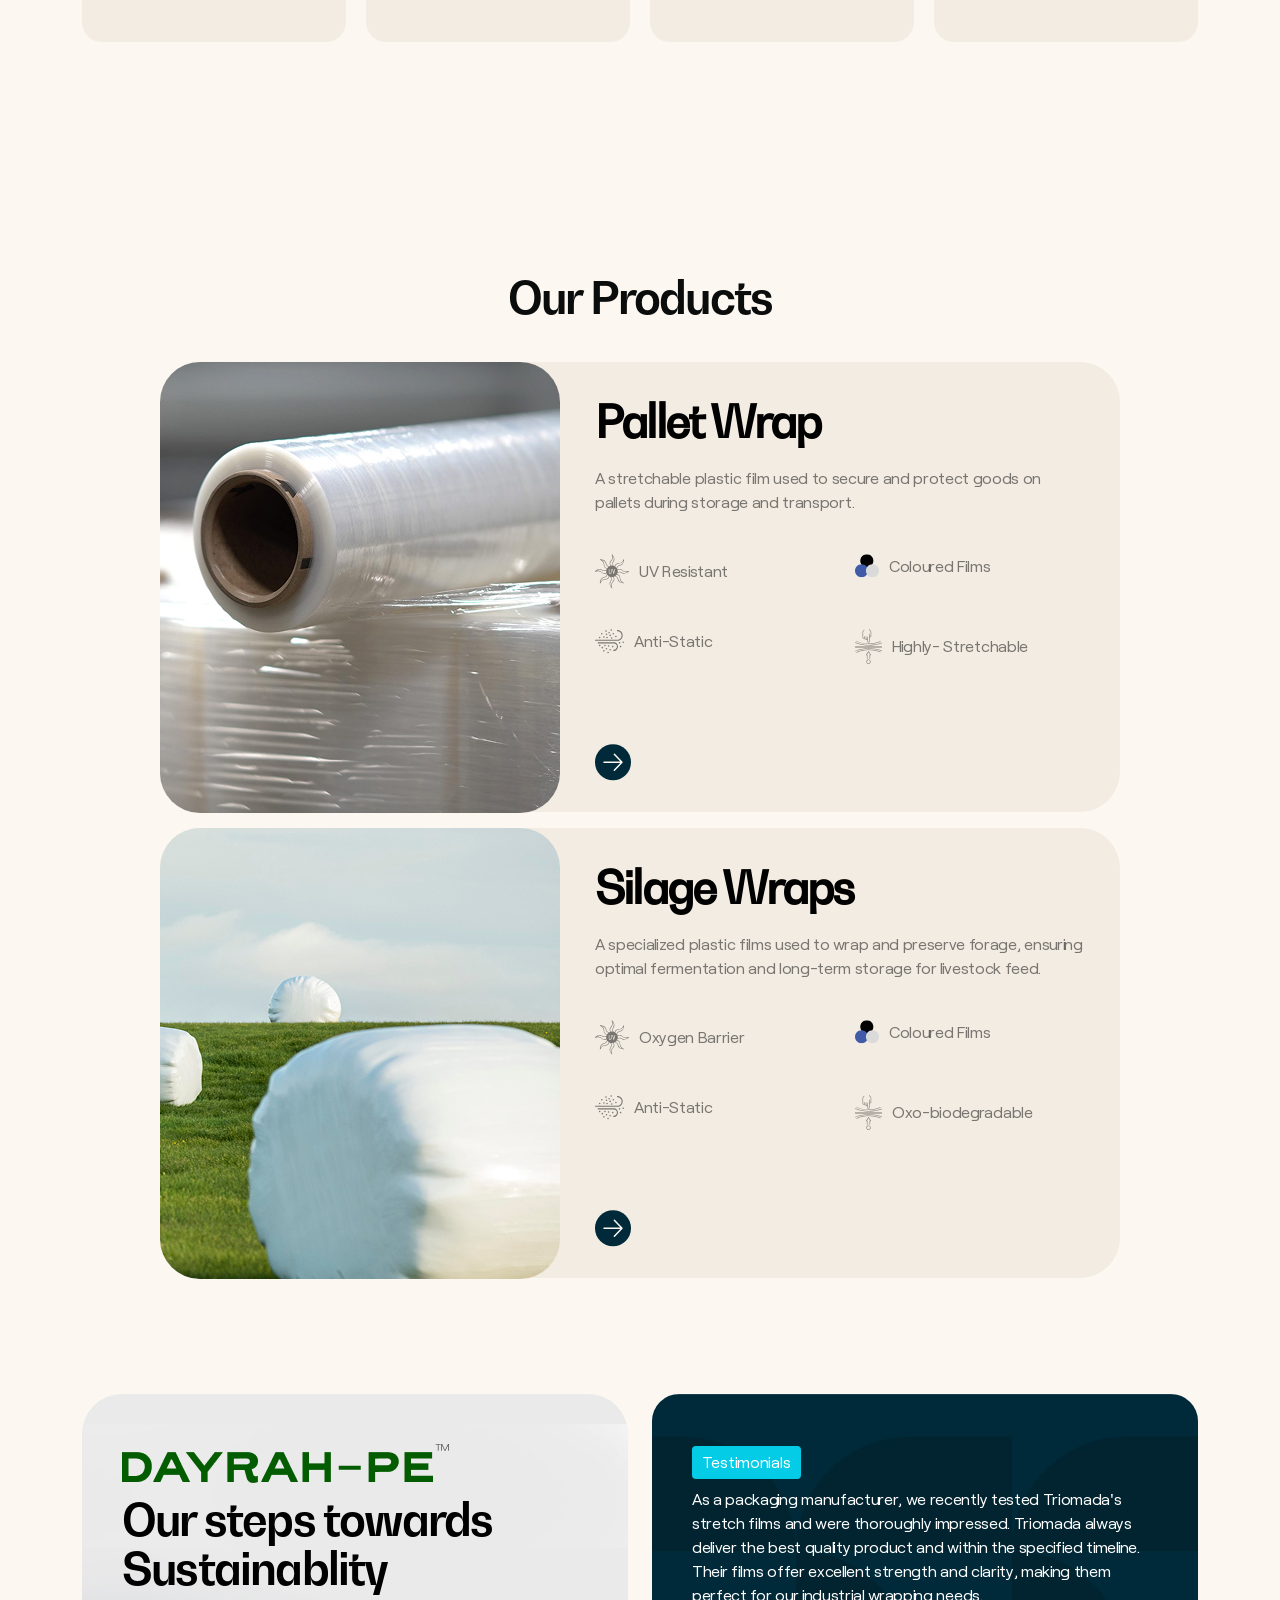
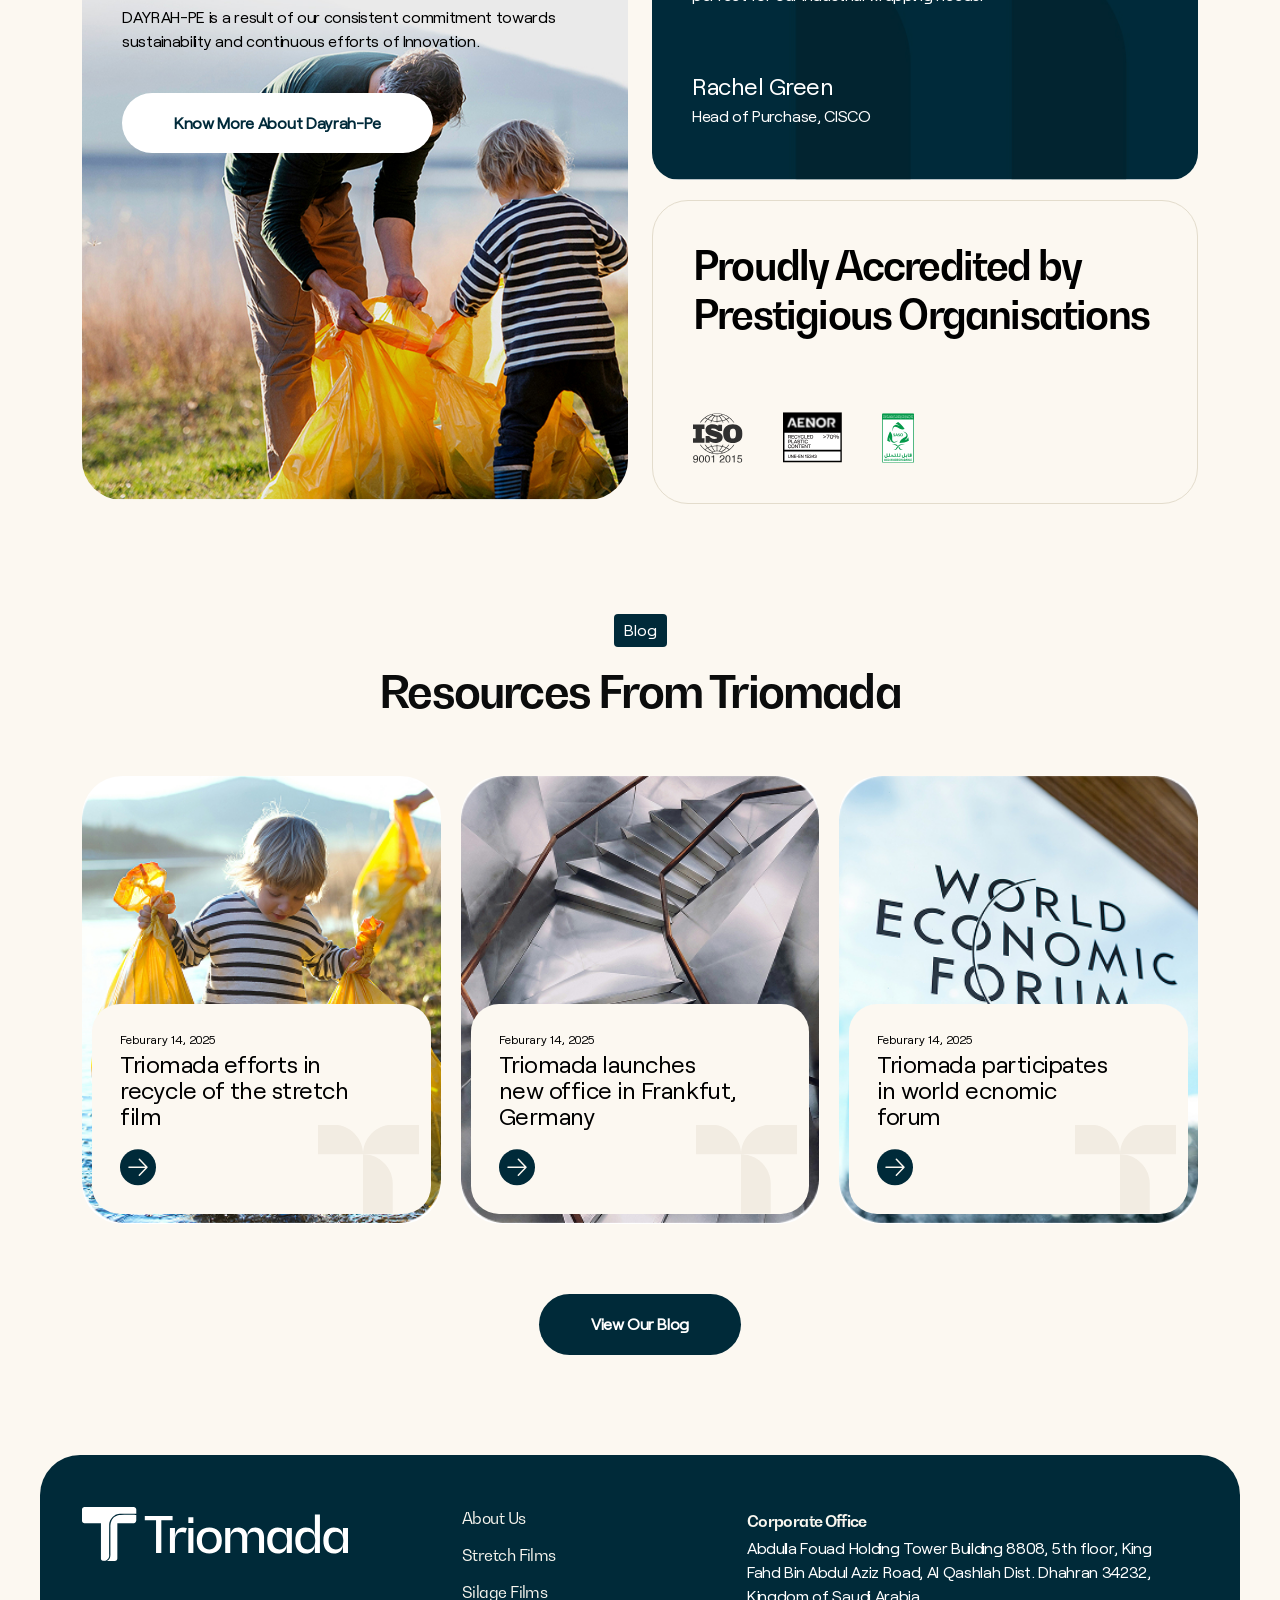
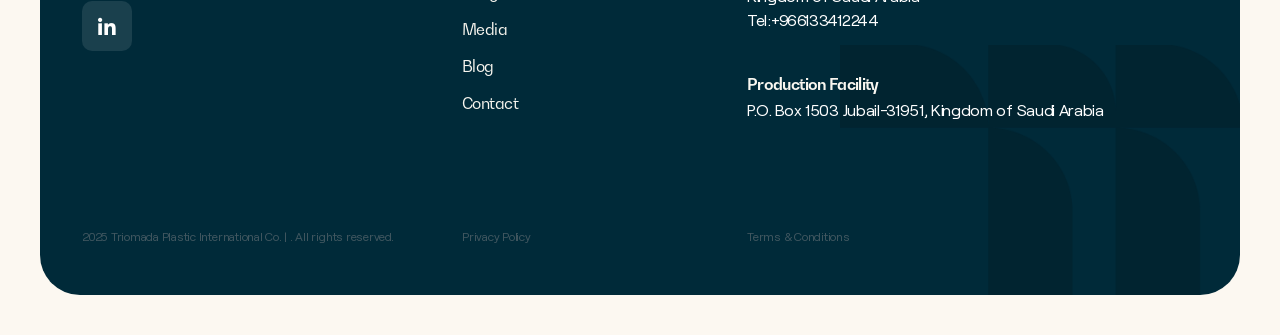
==== commit 2a45313d: "responsive page" ====
--- a/index.html
+++ b/index.html
@@ -22,7 +22,10 @@
     <div class="container">
       <div class="header-menu">
         <nav class="navbar navbar-expand-lg navbar-dark">
-          <a class="navbar-brand" href="#"><img src="./assets/images/logo.svg" alt=""></a>
+          <a class="navbar-brand" href="#">
+            <img src="./assets/images/logo.svg" alt="" class="desktop">
+            <img src="./assets/images/logo2.svg" alt="" class="moblie">
+          </a>
           <div class="collapse navbar-collapse" id="collapsibleNavbar">
             <ul class="navbar-nav mx-auto">
               <li class="nav-item active"><a href="#">Company</a></li>
@@ -75,11 +78,9 @@
           Middle East region. With state-of-the-art manufacturing in the Kingdom of Saudi Arabia, sales offices in 10
           countries and clients in over 40 countries, our films are widely used for automatic, semi-automatic, inline
           wrapping machines, as well as for hand application. Our capacities include:</p>
-
-
-      </div>
-
-      <div class="intrusion-card" >
+      </div>
+
+      <div class="intrusion-card">
         <div class="card-werrp aos-init aos-animate" data-aos="fade-up" data-aos-delay="200">
           <h2>36000</h2>
           <p>of Extrusion Capacity</p>
@@ -120,7 +121,7 @@
     <div class="container">
       <h2 data-aos="fade-up">Our Products</h2>
 
-      <div class="row pallet-sec" data-aos="fade-up" data-aos="fade-up" data-aos-delay="200">
+      <div class="row pallet-sec" data-aos="fade-up" data-aos-delay="200">
         <div class="col-md-5 lefsec p-0">
           <img src="./assets/images/product1.jpg" alt="">
         </div>
--- a/assets/css/custom.css
+++ b/assets/css/custom.css
@@ -48,12 +48,12 @@
 
 
 
-.navbar-toggler {position: relative;padding: 5px;border: none;background: transparent;}
-
-.menu-icon {width: 25px;height: 20px;display: flex;flex-direction: column;justify-content: space-between;cursor: pointer;}
-.navicon {background: #fff;display: block;height: 3px;width: 25px;position: relative;transition: all 0.3s ease-in-out;}
+.navbar-toggler {position: relative;padding: 0px;border: none;background: #EAD9BE; border-radius: 30px; width: 36px; height: 36px; line-height: 36px;}
+
+.menu-icon {display: flex;flex-direction: column;justify-content: space-between;cursor: pointer;transition: all 0.3s ease-in-out;}
+.navicon {background: #0c0b0b;display: block;height: 3px;width: 25px;position: relative;transition: all 0.3s ease-in-out; margin: 0 auto;}
 .navicon:before,
-.navicon:after {content: '';background: #fff;width: 100%;height: 3px;position: absolute;left: 0;transition: all 0.3s ease-in-out;}
+.navicon:after {content: '';background: #0c0b0b;width: 80%;height: 3px;position: absolute;left: 0;transition: all 0.3s ease-in-out; margin: 0 auto; text-align: center; right: 0px;}
 .navicon:before {top: -8px;}
 .navicon:after {top: 8px;}
 /* Toggle Animation */
@@ -63,7 +63,7 @@
 
 .navbar-toggler:focus{box-shadow: none;}
 
-
+.moblie{display: none;}
 
 .inner-header .header-menu .navbar-nav li a {color: #0B0B0B;}
 .inner-header .contact-btn a.btn{background: #002A39; color: #fff;}
@@ -120,7 +120,7 @@
   border-radius: 160px;background: #002A39;padding: 20px 52px;display: inline-block;border: 0px; 
    transition: background 0.3s ease-in-out, transform 0.3s ease-in-out, box-shadow 0.3s ease-in-out;}
 
-.more-btn a.btn:hover {background: #004d66;transform: translateY(-3px);box-shadow: 0px 10px 20px rgba(0, 42, 57, 0.3);}
+.more-btn a.btn:hover {background: #004d66;transform: translateY(-3px);box-shadow: 0px 10px 20px rgba(0, 42, 57, 0.3); color: #fff;}
 .more-btn a.btn:active {transform: translateY(1px);box-shadow: 0px 5px 10px rgba(0, 42, 57, 0.2);}
 
 /*-Partner section  ----*/
@@ -276,7 +276,7 @@
 /*------Careers page------*/
 .career-hd{text-align: center;padding: 90px 0px; position: relative; max-width: 1030px; margin: 0 auto;}
 .career-hd h2{color: #0B0C0C;font-size: 45px;font-weight: 700;line-height: 48.8px;letter-spacing: -1.8px;}
-.career-hd p{color: #000;font-size: 16px;font-weight: 300;line-height: 24px;letter-spacing: -0.32px;}
+.career-hd p{color: #0B0C0C;font-size: 16px;font-weight: 300;line-height: 24px;letter-spacing: -0.32px;}
 
 .item-slider img{border-radius: 30px;}
 .career-slider .owl-prev:before {content: '';background-image: url(../images/career/preview-left.svg);background-repeat: no-repeat;position: absolute;
@@ -307,4 +307,394 @@
 .purchase-cnt h5{color: #000;font-size: 24px;font-weight: 300;line-height: 30px;letter-spacing: -0.48px; margin-bottom: 0px;}
 .purchase-cnt p{color: #000;font-size: 16px;font-weight: 300;line-height: 24px;letter-spacing: -0.32px;}
 
-.getty-images img{border-radius: 30px; width: 100%;}+.getty-images img{border-radius: 30px; width: 100%;}
+
+
+
+/*---about us page------*/
+
+.career-hd.protectwarp{padding: 120px 0px 20px 0px;}
+
+.video-section{position: relative; padding: 52px 0px 0px 0px;}
+.wrap-pallet{position: relative;}
+.play-button{position: absolute; top: 35%; left: 0px; right: 0px; text-align: center; margin: 0 auto; z-index: 2;}
+.bottomcnt{position: absolute; top: 60%; left: 0px; right: 0px; text-align: center; margin: 0 auto; z-index: 2;}
+.bottomcnt h2{color: #FFF;font-size: 45px;font-weight: 700;line-height: 48.8px;letter-spacing: -1.8px;}
+
+.vision-section{position: relative;max-width: 780px;margin-left: 100px; }
+
+.pivotal-moments{position: relative; padding: 100px 0px; background: #F2ECE2; overflow: hidden;}
+.growing-cnt{position: relative;}
+.growing-cnt h2{color: #0B0C0C;font-size: 45px;font-weight: 700;line-height: 48.8px;letter-spacing: -1.8px;}
+
+
+  .controls {
+  width: 40px;
+  height: 40px;
+  position: absolute;
+  left: 120px;
+  display: flex;
+  justify-content: center;
+  align-items: center;
+  cursor: pointer;
+  background: #002A3A;
+}
+
+.controls:hover:after {
+  transform: translateX(-10px) rotate(45deg);
+}
+
+.controls:hover:active:after {
+  transform: translateX(-20px) rotate(45deg);
+  transition: 300ms all;
+}
+
+.controls:after {
+  content: "";
+  position: absolute;
+  width: 16px;
+  height: 16px;
+  transform: rotate(45deg);
+  border-left: 4px solid #fff;
+  border-bottom: 4px solid #fff;
+  transition: 500ms all;
+  right: 10px;
+}
+
+.controls.next {
+  left: auto;
+  right: 120px;
+  transform: rotate(180deg);
+}
+
+.time-line {
+  width: 100%;
+  height: 480px;
+  background-color: var(--bg);
+  display: flex;
+  justify-content: center;
+  align-items: center;
+}
+
+.time-line * {
+  transition: 800ms all cubic-bezier(0.23, 1, 0.32, 1);
+}
+
+.dates-overflow {
+  left: 0;
+  width: 500vw;
+  position: absolute;
+  bottom: 50px;
+  height: 200px;
+}
+
+.dates-wrap {
+  display: inline-block;
+  position: absolute;
+  height: 100%;
+  left: calc(50vw - 200px);
+}
+
+
+.dates-wrap:after {
+  left: auto;
+  right: -1px;
+  background: linear-gradient(to left, rgba(0,83,160,1) 0%,rgba(125,185,232,0) 100%);
+  transform: translate(50%, -50%);
+}
+
+.date {
+  width: 260px;
+  position: relative;
+  float: left;
+  height: 100%;
+  display: flex;
+  justify-content: center;
+  align-items: center;
+  transition: 800ms all cubic-bezier(0.23, 1, 0.32, 1);
+}
+
+.date-content {
+ opacity: 0;
+  position: absolute;
+  /* width: 240px;
+  height: 240px; */
+  bottom: 100%;
+  margin-bottom: 80px;
+  border-radius: 3px;
+  transform-origin: 50% 100%;
+  transform: scale(0.7);
+  box-shadow: 0 10px 30px rgba(0,0,0,0);
+}
+
+.date-content:after {
+  content: "";
+  position: absolute;
+  left: 50%;
+  width: 1px;
+  top: 100%;
+  margin-top: 8px;
+  height: 60px;
+  opacity: 0;
+  background-color: #042939;
+  transform: scaleY(0);
+  transform-origin: 100% 100%;
+  transition: 800ms all cubic-bezier(0.23, 1, 0.32, 1);
+}
+
+/* .date-image {
+  width: 100%;
+  height: calc(100% - 60px);
+  background-image: url(../images/about/getty-img.jpg);
+  background-size: cover;
+  background-position: center;
+} */
+
+.date-image img{    border-radius: 9px 9px 0px 0px;}
+
+.date-text {
+  text-align: center;
+  width: 100%;
+  height: 70px;
+  background: #fff;
+  display: flex;
+  align-items: center;
+  justify-content: center;
+  border-radius: 0px 0px 9px 9px;
+  padding: 10px 0px;
+
+}
+
+.date-year {
+  /* opacity: 0.4; */
+  width: 100%;
+  height: 100%;
+  display: flex;
+  justify-content: center;
+  align-items: center;
+  cursor: pointer;
+}
+
+.date-year:hover {
+  opacity: 1 !important;
+}
+
+.date-year:hover:after {
+  transform: scale(1) !important;
+}
+
+.date-year h2 {
+  font-family:'BwGradualDEMO-Regular';
+  position: absolute;
+  top: 40px;
+  color: #000;
+  font-size: 22px;
+  font-weight: 300;
+  line-height: 24.8px;
+  letter-spacing: -0.8px;
+  transform: scale(0);
+  z-index: 2;
+  margin: 0px;
+}
+
+.date-text p {
+  color: #000;
+  font-size: 24px;
+  font-weight: 300;
+  line-height: 30px;
+  letter-spacing: -0.48px;
+  margin: 0px;
+
+}
+.date-text p span{display: block; color: #000;
+  font-size: 16px;
+  font-weight: 300;
+  line-height: 24px;
+  letter-spacing: -0.32px;}
+
+.date-year:after {
+  content: "";
+  position: absolute;
+  width: 20px;
+  height: 20px;
+  background-color: #D3D4D4;
+  bottom: 100%;
+  margin-bottom: -10px;
+  border-radius: 50%;
+  transform: scale(0.6);
+  transition: 500ms all;
+  z-index: 2;
+}
+
+.date-year:before {
+  content: "";
+  position: absolute;
+  top: 0;
+  width: 200%;
+  height: 1px;
+  background-color: #BCBCBC;
+}
+
+.active .date-year {
+  opacity: 1;
+}
+
+.active .date-year:before {
+  width: calc(200% - 11px);
+}
+
+.active .date-year:after {
+  transform: scale(1);
+  background-color: #002A39;
+}
+
+.active .date-year h2 {
+  transform: scale(1.2);
+}
+
+.active .date-content {
+  transform: scale(1);
+  opacity: 1;
+}
+
+.active .date-content:after {
+  transition-delay: 200ms;
+  opacity: 1;
+  transform: scaleY(1);
+}
+
+.active .date-content div {
+  transition-delay: 200ms;
+  opacity: 1;
+  transform: translateY(0px) scale(1);
+}
+
+
+
+.global-section{position: relative; padding: 100px 0px;background: #FCF8F1;}
+.presence-bg{border-radius: 50px;border: 1px solid #EAD9BE;background: #FCF8F1; padding: 90px 0px;}
+.global-hd {text-align: center;}
+.global-hd h2{color: #0B0C0C;font-size: 45px;font-weight: 700;line-height: 48.8px;letter-spacing: -1.8px; margin-bottom: 30px;}
+
+.Sales-werrp{padding: 0px 40px; position: relative;}
+.Countries{margin-bottom: 30px;}
+.Sales-werrp p{color: #0B0B0B;font-size: 14px;font-weight: 300;line-height: normal;letter-spacing: -0.28px; margin: 0px;}
+.Sales-werrp p span{font-family:'Roobert-SemiBold';}
+
+.Lab-section{position: relative; overflow: hidden; margin: 20px 0px;}
+.labslider2{position: relative;}
+.service-img img{width: 100%; border-radius: 50px;}
+.item-werrp{position: relative;}
+.testing-cnt{position: absolute; top: 0px; left: 0px; padding: 60px 42px; z-index: 2;}
+.testing-cnt h2{color: #FFF;font-size: 45px;font-weight: 700;line-height: 48.8px;letter-spacing: -1.8px; margin-bottom: 38px;}
+.testing-cnt li{color: #FFF;font-size: 24px;font-weight: 300;line-height: 50px;letter-spacing: -0.48px;}
+
+.labslider2 .owl-dots{position: absolute; bottom: 53px; left: 53px;}
+.labslider2 .owl-theme .owl-dots .owl-dot span{background: #D9D9D9E5;width: 22px;height: 22px; margin: 0px 5px;}
+.labslider2 .owl-theme .owl-dots .owl-dot.active span{background: #fff; opacity: 100%;}
+
+
+.service-box{border-radius: 50px; padding: 100px 42px; position: relative;background: #F2ECE2;    height: 660px;}
+.proudly-cnt h2{margin-bottom: 68px; color: #000;;font-size: 45px;font-weight: 700;line-height: 48.8px;letter-spacing: -1.8px;}
+.colum1{display: flex; align-items: center; gap: 0px 80px; position: relative; z-index: 99;}
+.service-box::after {content: '';position: absolute;bottom: 0px;right: 0px;background-image: url(../images/about/stretch-vector2.svg);background-position: center;background-size: cover; width: 419px;height: 370px;}
+
+.retrieval-section{position: relative; border-radius: 50px;background: #F2ECE2; padding: 50px 55px;}
+.retrieval-section .row{align-items: center;}
+.standard-cnt {position: relative;max-width: 600px;}
+.standard-cnt h2{color: #000;font-size: 45px;font-weight: 700;line-height: 48.8px;letter-spacing: -1.8px; margin-bottom: 18px;}
+.standard-cnt p{color: #000;font-size: 24px;font-weight: 300;line-height: 30px;letter-spacing: -0.48px;}
+.retrieval-section .labslider2 .owl-dots{position: absolute; bottom: 38px; left: 0px; right: 0px; text-align: center; margin: 0 auto;}
+
+.brands-section{position: relative;background: #FCF8F1; padding: 0px 0px 100px 0px;}
+.brands-hd{text-align: center;}
+.brands-hd h2{color: #0B0C0C;font-size: 45px;font-weight: 700;line-height: 48.8px;letter-spacing: -1.8px; margin-bottom: 50px;}
+.brands-section .brandlogo{max-width: 1000px; margin: 0 auto;}
+.item-logo {display: flex;align-items: center;justify-content: center;height: 70px;}
+
+
+/*----Product page-------*/
+.career-hd h3{color:  #002A39;font-family:'BwGradualDEMO-Bold';font-size: 85px;font-weight: 700;line-height: 85.8px;letter-spacing: -3.4px; margin-bottom: 20px;}
+.more-btn.brochure{margin-top: 50px; position: relative;}
+.hand-cnt p{color: #121211;font-size: 16px;font-weight: 300;line-height: 24px;letter-spacing: -0.32px; margin: 20px 0px 0px 0px;}
+
+.silage-section{position: relative; padding: 30px 0px 0px 0px;}
+.silage-img{position: relative;}
+.silage-img img{width: 100%; height: 450px; border-radius: 36px;}
+.arrow-img img{width: auto; height: auto;}
+.silage-cnt{position: absolute; top: 0px; left: 0px; z-index: 2; padding: 50px;}
+.silage-cnt h2{color: #000;font-size: 45px;font-weight: 700;line-height: 48.8px;letter-spacing: -1.8px;}
+.silage-cnt p{color: #121211;font-size: 16px;font-weight: 300;line-height: 24px;letter-spacing: -0.32px;}
+
+.silage-cnt2{position: absolute; top: 0px; left: 0px; z-index: 2; padding: 140px 40px;}
+.silage-cnt2 h3{font-family:'BwGradualDEMO-Bold';color: #FFF;text-align: center;font-size: 45px;font-weight: 700;line-height: 48.8px;letter-spacing: -1.8px; margin-bottom: 30px;}
+.silage-cnt2 a.btn{background: #fff; color: #002A3A;}
+
+
+/*----Product Detail page-------*/
+
+.product-banner{position: relative; padding: 100px 0px;}
+.product-banner img{width: 100%;}
+
+.colours-box{border-radius: 36px;border: 1px solid #E3DCCC; padding: 45px; display: flex; justify-content: space-between;height: 377px;}
+.colours-box h2{color: #0B0B0B;font-size: 45px;font-weight: 700;line-height: 48.8px;letter-spacing: -1.8px;}
+.all-colours ul{column-count: 2; gap: 0px 80px;}
+.all-colours li{color: #000;font-size: 16px;font-weight: 300;line-height: 24px;letter-spacing: -0.32px; margin-bottom: 43px;  display: flex;align-items: center;gap: 8px;}
+.all-colours li:nth-child(1) i {color: black;}
+.all-colours li:nth-child(2) i {color: blue;}
+.all-colours li:nth-child(3) i {color: red;}
+.all-colours li:nth-child(4) i {color: purple;}
+.all-colours li:nth-child(5) i {color: white;}
+.all-colours li:nth-child(6) i {color: green;}
+.all-colours li:nth-child(7) i {color: yellow;}
+
+
+.grid-layer2{display: grid; grid-template-columns: repeat(2 ,1fr); gap: 0px 20px;}
+.percentage{border-radius: 36px;background: #F2ECE2; position: relative; padding: 45px 36px;height: 377px;}
+.percentage h5{color: #000;font-size: 24px;font-weight: 600;line-height: 26px;letter-spacing: -0.48px; margin-bottom: 40px;}
+.percentage span{color: #918F8F;font-size: 50px;font-weight: 300;line-height: 48.8px;letter-spacing: -2px;display: block;}
+.specialty{border-radius: 36px;background:#002A39;position: relative; padding: 45px 36px;height: 377px;}
+.specialty h5{color: #FFF;font-size: 24px;font-weight: 600;line-height: 26px;letter-spacing: -0.48px; margin-bottom: 45px;}
+.specialty li{color: #FFF;font-size: 22px;font-weight: 300;line-height: 30px;letter-spacing: -0.48px; display: flex; align-items: center; gap: 0px 8px; margin-bottom: 30px;}
+
+.sustainable{position: relative; overflow: hidden; padding: 30px 0px 100px 0px;}
+.variants-bg{position: relative;}
+.jeremy-img img{width: 100%; border-radius: 36px; height: 428px;}
+.biodeg-text{position: absolute; top: 0px; z-index: 2; padding: 45px;}
+.biodeg-text h2{color: #FFF;font-size: 45px;font-weight: 700;line-height: 48.8px;letter-spacing: -1.8px; margin-bottom: 30px;}
+.biodeg-text p{color: #FFF;font-size: 24px;font-weight: 300;line-height: 66px;letter-spacing: -0.48px;}
+.retail-cnt{position: absolute; top: 0px; z-index: 2; padding: 45px;}
+.retail-cnt h5{color: #FFF;font-size: 24px;font-weight: 600;line-height: 26px;letter-spacing: -0.48px; margin-bottom: 45px;}
+.retail-cnt li{color: #FFF;font-size: 24px;font-weight: 300;line-height: 30px;letter-spacing: -0.48px; display: flex; align-items: center; gap: 0px 8px; margin-bottom: 30px;}
+.variants-bg .percentage{height: 428px;}
+.percentage li{color: #000;font-size: 24px;font-weight: 300;line-height: 30px;letter-spacing: -0.48px; margin-bottom: 30px;}
+
+.paragraph{position: relative;max-width: 1030px; margin: 0 auto;}
+.paragraph p{color: #0B0C0C;text-align: center;font-size: 16px;font-weight: 300;line-height: 24px;letter-spacing: -0.32px;}
+
+.download-section {border-radius: 50px;background:#0B0B0B;text-align: center;padding: 100px 0px;position: relative; margin-top: 80px;}
+.sheet-cnt{position: relative; z-index: 99;}
+.sheet-cnt h2{color: #FFF;font-size: 45px;font-weight: 700;line-height: 48.8px;letter-spacing: -1.8px; margin-bottom: 30px;}
+.sheet-cnt a.btn{background: #fff; color: #002A3A;}
+
+.download-section::after {content: '';position: absolute;bottom: 0px;left: 0px;background-image: url(../images/product/vector-bg.svg);
+  background-position: center;background-size: cover;width: 458px;height: 292px;}
+
+
+/*---Product Page_Silage page----*/
+
+.intrusion-card .card-werrp h2 {font-size: 35px;font-weight: 700;line-height: 48.8px;letter-spacing: -1.4px;}
+.intrusion-card .card-werrp{padding: 60px 30px;}
+
+
+
+
+/*---Product machina page----*/
+.product-tabs{position: relative; padding: 100px 0px 40px 0px;}
+.scroll-werrp{border-radius: 12px;max-width: 907px; margin: 0 auto;background: #002A39;box-shadow: 0px 4px 4px 0px rgba(0, 0, 0, 0.25); padding: 15px 0px; margin-bottom: 30px;}
+.scroll-werrp .nav-link{white-space: pre-line;color: #FFF;text-align: center;font-size: 16px;font-family:'Roobert-SemiBold';font-weight: 600;line-height: 20.8px;letter-spacing: -0.32px;
+  padding: 11px 18px;border-radius: 60px;}
+.scroll-werrp .nav-pills .nav-link.active, .nav-pills .show>.nav-link{color: #000; background: #fff;}
+.machine-cnt {max-width: 1030px; margin: 0 auto;}
+.machine-cnt h2{color: #002A39;font-size: 45px;font-weight: 700;line-height: 48.8px;letter-spacing: -1.8px;}
+.machine-cnt p{color: #0B0C0C;text-align: center;font-size: 16px;font-weight: 300;line-height: 24px;letter-spacing: -0.32px;}
--- a/assets/css/responsive.css
+++ b/assets/css/responsive.css
@@ -5,49 +5,53 @@
     .banner-werrp{padding: 46% 0px 0px 0px;}
     .bottom-cnt {padding-top: 50px;}
     .proudly-card h4{margin-bottom: 74px;}
-    
-
-
-
-}
-
-
-@media (max-width:1200.8px) {
+ 
+
+
+
+}
+
+
+@media (max-width:1260.8px) {
     .pallet-sec{height: 438px;}
     .tittle-hd h2{font-size: 60px;}
     #header{padding: 0px 10px;}
     .card-box{padding: 60px 20px;}
+    .get-werrp h2{font-size: 32px; line-height: 36px;}
 
 }
 
 
 @media (max-width:1024.8px) {
    
-
-
-
+    .address-info::after{width: 390px; height: 310px;}
+    .contact-section .Production{padding: 80px 25px;}
+    .infom-form{padding: 80px 25px;}
 
 }
 
 
 @media (max-width:991.8px) {
-    #header{z-index:999;}
+    #header {background: #fcf8f1;z-index: 999;position: relative;top: 0px; padding: 33px 20px;}
     .navbar-toggler{top: 10px;}
     .navbar-collapse {position: absolute;top: 100%;width: 100%;background: #002A3A;left: 0px; z-index: 9999; transition: .5s; padding: 20px 30px;}
-    .header-menu .navbar-nav li a {color: #fff;font-size: 28px; margin: 0px 0px 30px 0px; line-height: normal; display: inline-block;}
+    .header-menu .navbar-nav li a {color: #fff !important;font-size: 28px; margin: 0px 0px 30px 0px; line-height: normal; display: inline-block;}
     .header-menu .navbar-nav li a:hover{color:#fff;}
+    .language-werrp li a{color: #fff !important;}
     .language-werrp ul{margin-right: auto;  margin-bottom: 20px;}
-
-
-    .banner-section{padding: 20px 20px 0px 20px;}
+    .inner-header .contact-btn a.btn {background: #fff;color: #002A39;}
+
+
+
+    .moblie{display: block;}
+    .desktop{display: none;}
+    .banner-section{padding: 10px 15px 0px 15px;}
     .banner-werrp{padding: 56% 0px 0px 0px;}
     .tittle-hd h2{font-size: 55px; height: auto; line-height: normal;}
-
-    .partner-section{padding: 60px 0px;}
-    .layer-grid{grid-template-columns: repeat(2, 1fr);padding: 60px 0px 40px 0px;}
+    .partner-section{padding: 80px 0px;}
+    .layer-grid{grid-template-columns: repeat(2, 1fr);padding: 80px 0px 40px 0px;}
     .card-box{margin-bottom: 20px;}
-
-    .product-section{padding: 0px 0px 60px;}
+    .product-section{padding: 0px 0px 80px;}
     .pallet-sec{height: auto;}
     .rightsec li {margin-bottom: 20px;}
     .rightsec li a{font-size: 15px;}
@@ -56,23 +60,81 @@
     .rightsec{padding:20px;}
     .rightsec p{margin-bottom: 20px;}
     .lefsec img{width: 100%; height: 100%;}
-
-    .steps-section{padding: 0px 0px 60px;}
+    .steps-section{padding: 0px 0px 80px;}
     .effort-cnt{left: 0px; padding: 0px 40px;}
     .sustain-img .round-img img{width: 100%; margin-bottom: 20px;}
-
-    .resources{padding: 5px 0px 60px;}
+    .resources{padding: 5px 0px 80px;}
     .grid-layer3{grid-template-columns: repeat(2, 1fr); padding-bottom: 40px;}
     .blog-box{margin-bottom: 20px;}
-
     .footer{padding: 0px 20px 20px 20px;}
 
-
-
-
-
-
-
+    .media-page{padding: 10px 0px 80px;}
+    .blog-box{margin-top: 0px;}
+
+    .career-hd.protectwarp {padding: 0px 0px 0px 0px;}
+    .career-hd h2{font-size: 28px;}
+    .video-section{padding: 80px 0px 0px 0px;}
+    .play-button{top: 56%;}
+    .bottomcnt h2{font-size: 28px;}
+    a#playicon img {width: 36px;height: 36px; background: #353535c9;border-radius: 50px;}
+    .bottomcnt{top: 70%;}
+    .vision-section{margin-left: auto; padding: 40px 0px;}
+    .academic {margin: 40px 0px;}
+
+
+   /*--slider about---*/
+   .media-page.about-page{padding: 10px 0px 0px;}
+
+
+   .pivotal-moments{padding: 80px 0px;}
+   .growing-cnt h2{font-size: 28px; text-align: center;}
+   .growing-cnt h2 br{display: none;}
+   .controls{left: 30px; top: 40%;}
+   .controls.next{right: 30px;}
+   .dates-wrap {left: calc(50vw - 154px);}
+   .time-line{height: 360px;}
+   .date-year h2{font-size: 16px;line-height: 22px;letter-spacing: -0.64px; max-width: 176px; margin: 0 auto; left: 78px;}
+   .date-text p{font-size: 18px; line-height: normal;}
+   .date-text p span{font-size: 14px;}
+   .dates-overflow{height: 110px;}
+
+
+
+   .global-section{padding: 80px 0px;}
+   .presence-bg{padding: 40px 0px 30px;}
+   .global-hd h2{font-size: 32px; line-height: 32px;}
+   .Countries {margin-bottom: 0px;}
+   .Sales-werrp {padding: 40px 20px 0px 20px;display: flex;align-items: center;justify-content: space-between;}
+
+   .testing-cnt{padding: 30px 25px;}
+   .testing-cnt h2{font-size: 28px; line-height: normal;letter-spacing: -1.12px; max-width: 303px; margin-bottom: 20px;}
+   .testing-cnt li{font-size: 18px; line-height: 40px;}
+   .service-img img{height: 480px;}
+   .labslider2 .owl-dots{left: 0px; right: 0px; text-align: center; bottom: 30px;}
+   .labslider2 .owl-theme .owl-dots .owl-dot span{width: 15px; height: 15px;}
+
+   .service-box{padding: 40px 25px; height: auto; margin-top: 20px;}
+   .proudly-cnt h2{font-size: 28px; line-height: 32px; margin-bottom: 30px; max-width: 304px;}
+   .service-box::after{width: 142px;height: 129px;}
+
+   .retrieval-section{padding: 0px;}
+   .standard-cnt h2{font-size: 32px; line-height: 32px;}
+   .standard-cnt {background: #F2ECE2;padding: 30px 25px;border-radius: 50px;}
+   .brands-hd h2{font-size: 28px; line-height: 32px; }
+
+   .contact-section .Production{margin-top: 0px;}
+   .get-hd h2{font-size: 32px; line-height: 38px;}
+   .address-info::after {width: 320px;height: 290px;}
+   .get-werrp h2 br{display: none;}
+
+   .media-page.career-page{padding: 10px 0px 80px;}
+   .career-slider .owl-prev:before{left: 0%; margin: inherit;}
+   .career-slider .owl-next:before{margin: inherit; right: 0%; left: 60px;}
+   .intensive{margin-left: inherit; padding: 80px 0px 20px;}
+   .Open-section{padding: 0px 0px 80px;}
+   .purchase-cnt h2{font-size: 32px; line-height: 36px;}
+
+   .scroll-tabs .nav-pills .nav-link{padding: 10px 15px; font-size: 14px;}
 
 }
 
@@ -81,69 +143,120 @@
 
 @media (max-width:767.8px) {
     .proudly-card h4{font-size: 38px;}
-    .grid-layer3 {
-        grid-template-columns: repeat(1, 1fr);}
-        .evangeline{bottom: 28px;}
-        .social-icon{margin-bottom: 25px;}
-
-
+   
+    .evangeline{bottom: 28px;}
+    .social-icon{margin-bottom: 25px;}
 
 
 }
 
 @media (max-width:576.8px) {
-    .tittle-hd{padding: 0px 20px; bottom: 5px;}
-    .banner-werrp{height: 450px; border-radius: 0px;}
-     #header{top: 50px; padding:0px 20px;}
+    .container{padding: 0px 15px;}
+    .tittle-hd{padding: 0px 20px; bottom: 40px;}
+    .banner-werrp{height: 450px;}
      .tittle-hd h2 {font-size: 48px;}
-     .rightsec{padding: 30px 30px;}
+     .rightsec{padding: 38px 25px;}
      .effort-cnt{padding: 0px 30px;}
      .manufacturer{padding: 52px 30px;}
      .proudly-card{padding: 40px 30px;}
      .copyright p{font-size: 14px;}
-     .footer-bg{padding: 50px 20px 20px 20px; border-radius: 0px;}
+     .footer-bg{padding: 50px 20px 20px 20px; }
      .footer {padding: 0px;}
-     .ftr-menu {
-        margin-bottom: 12px;
-    }
+     .ftr-menu {margin-bottom: 15px;}
      .copyright{padding-top: 50px;}
      .copyright p{margin-bottom: 5px;}
 
-     .card-box{padding: 50px 20px;}
-     .card-box h4{line-height: 28px;}
+     .card-box{padding: 50px 20px; border-radius: 24px;}
+     .card-box h4{color: #000;}
      .facility {margin-top: 30px;}
      
-
+     /*--about slider ----*/
+     .dates-wrap {left: calc(48vw - 100px);}
+     .date-year:before{width: 100%;}
+     .date {width: 160px;}    
+     .date-year h2{max-width: inherit; left: 0px;}
+
+
+     .contact-section{padding:10px 0px 80px 0px;}
+     .contact-section .Production{padding: 30px 25px; margin: 0px; border-radius: 24px;}
+     .email-get{margin-top: 40px;}
+     .address-1{margin-top: 20px;}
+     .address-info{margin-left: inherit;}
+     .address-info::after {width: 500px;height: 100%;right: auto;left: 0px;bottom: -45px;}
+     .infom-form{padding: 30px 20px; border-radius: 24px;}
+     .get-hd h2{margin-bottom: 40px;}
+     .contact-form .form-control{height: 40px;}
+     .form-section{padding: 0px 0px 80px;}
+
+     .career-hd{padding: 10px 0px 80px;}
+     .purchase-cnt h2 {font-size: 28px;line-height: 32px;}
+     .supportive {border-radius: 24px;padding: 0px;}
+     .purchase-cnt{padding: 30px 25px;}
+     .Open-section h2{font-size: 28px;line-height: 32px;}
+     .intensive h2{font-size: 28px;line-height: 32px; margin-bottom: 80px;}
+     .career-hd h2{line-height: 32px;}
+
+     .media-hd {padding: 10px 0px 20px 0px;}
+     .media-hd h2{font-size: 32px; line-height: 44px;}
 
 }
 
 
 
 @media (max-width:480.8px) {
+  
     .footer-bg::after{width: 340px; height: 210px;}
     .effort-cnt h4{font-size: 40px;}
     .layer-grid {grid-template-columns: repeat(1, 1fr);}
-    .intrusion-card{grid-template-columns: repeat(1, 1fr); margin: 30px auto 0px;}
+    .rightsec h4{margin-bottom: 30px;}
+    .rightsec p{margin-bottom: 35px;}
+    .rightsec li{margin-bottom: 35px;}
+    .rightsec .arrow {position: absolute;top: 40px;right: 25px;}
+    .bottom-cnt {padding-top: 58px;}
+
     .card-werrp{margin-top: 20px;}
-    .tittle-hd h2 {font-size: 42px;}
-    .section-title h2{font-size: 42px; line-height: 40px;}
+    .tittle-hd h2 {font-size: 32px; max-width: 279px;}
+    .tittle-hd p{font-size: 14px; line-height: 18px; max-width: 265; margin: 0 auto;}
+    .section-title h2{ font-size: 28px;line-height: 32px;letter-spacing: -1.12px;}
     .product-section h2{font-size: 40px; margin-bottom: 30px;}
-    .rightsec li a {font-size: 14px;}
+  
     .proudly-card h4 {font-size: 30px; line-height: 30px;}
-    .resources h4{font-size: 40px; margin-bottom: 30px;}
-    .evangeline{padding: 20px;}
+    .resources h4{font-size: 32px; margin-bottom: 30px;}
+    .evangeline{padding: 20px 30px;}
+
+    .address-info::after {width: 370px;}
+
+    .academic p {max-width: 380px;}
+    .grid-layer3 {grid-template-columns: repeat(1, 1fr);}
+    .scroll-tabs .nav-pills .nav-link {padding: 10px 12px;  font-size: 12px;
+        letter-spacing: -0.24px;}
+    ul#pills-tab{gap: 0px 5px;}
+    .blog-img img{border-radius: 24px;}
+    .evangeline{bottom: 15px;}
 
 }
 
 @media (max-width:425.8px) {
-
-
+    .controls{left: 10px; top: 40%;}
+    .controls.next{right: 10px;}
+    .date-year h2{font-size: 15px;}
+
+    .purchase-cnt h2 {font-size: 24px;line-height: 28px;}
+    .purchase-cnt h2 br {display: none;}
+
+    .scroll-tabs {overflow-x: auto; white-space: nowrap;display: flex;flex-wrap: nowrap;scrollbar-width: thin; }
+    .scroll-tabs::-webkit-scrollbar {height: 2px; }
+    .scroll-tabs::-webkit-scrollbar-thumb {background: #ccc;border-radius: 10px;}
+    .scroll-tabs ul {display: flex;flex-wrap: nowrap;}
+    
+    .scroll-tabs .nav-pills .nav-link{font-size: 14px; padding: 10px 15px;}
+ 
 
 
 }
 
 @media (max-width:376.8px) {
-  
+    .intrusion-card .card-werrp {padding: 40px 10px;}
     .tittle-hd h2 {font-size: 38px;}
     .tittle-hd p{font-size: 16px; line-height:22px;}
     .section-title h2 {font-size: 38px;}
@@ -160,15 +273,31 @@
     .proudly-card h4 {font-size: 26px;line-height: 33px;}
     .resources h4 {font-size: 35px; line-height: 35px;}
     .footer-bg::after { width: 300px;height: 170px;}
-
-
-
+    .Sales-werrp{display: block;}
+    .Countries {margin-bottom: 30px;}
+    .proudly-cnt h2{font-size: 26px;}
+    .standard-cnt h2 {font-size: 26px;line-height: 28px;}
+    .standard-cnt p{font-size: 18px; line-height: 22px;}
+    .itemwerrp .service-img img{height: inherit;}
+
+    .latest-list li{font-size: 14px;}
+    .purchase-cnt h2{font-size: 22px; font-family:'BwGradualDEMO-Bold';}
 }
 
 
 @media (max-width:340.8px) {
+    .intrusion-card {grid-template-columns: repeat(1, 1fr);}
     .effort-cnt a.btn{font-size: 14px;}
     .tittle-hd h2 {font-size: 30px;}
     .proudly-card h4{font-size: 26px; letter-spacing: -0.5px;}
     .evangeline h5{font-size: 22px;}
+
+    .date {width: 120px;}
+    .date-year h2 {line-height: 18px;font-size: 14px;}
+    .dates-wrap {left: calc(50vw - 55px);}
+
+    .service-box::after {width: 118px;height: 104px;}
+    .proudly-cnt h2 {line-height: 26px;font-size: 22px;}
+    .standard-cnt h2 {font-size: 22px;}
+    .testing-cnt h2{font-size: 22px;}
 }
